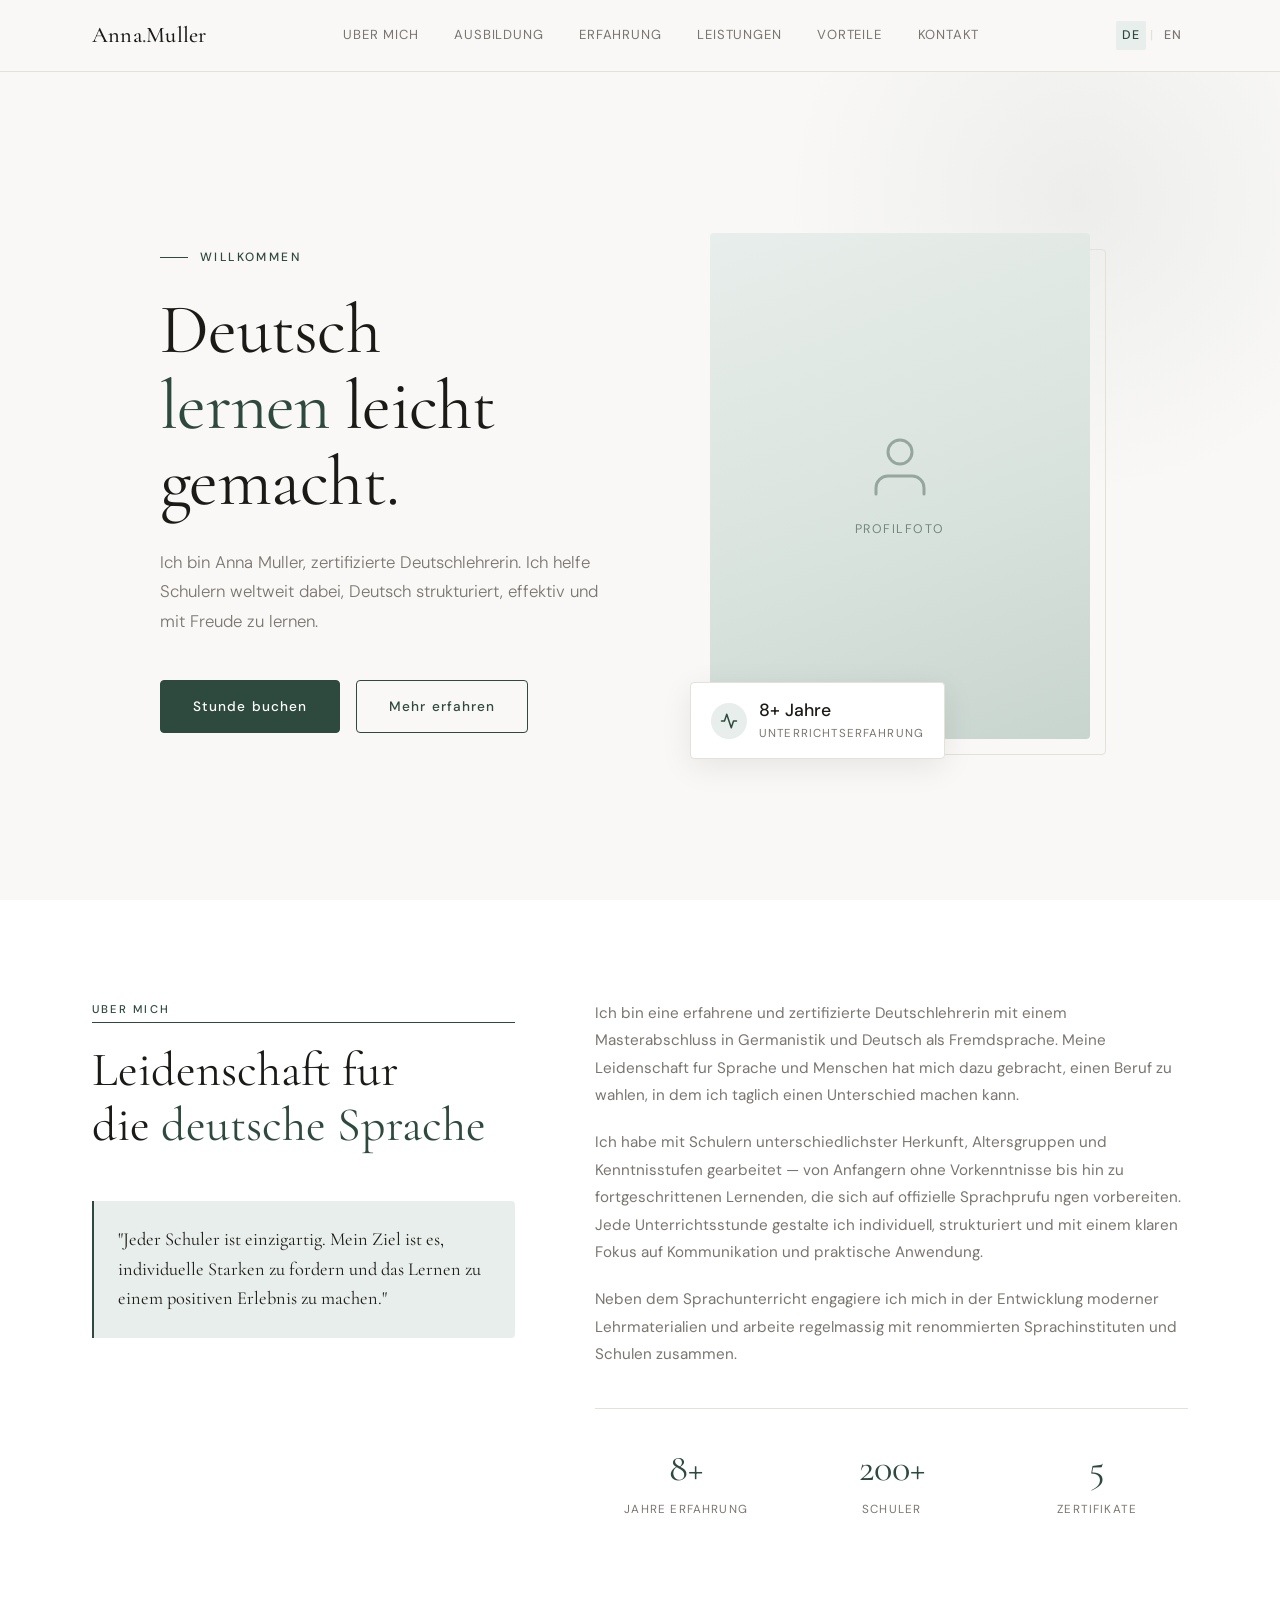
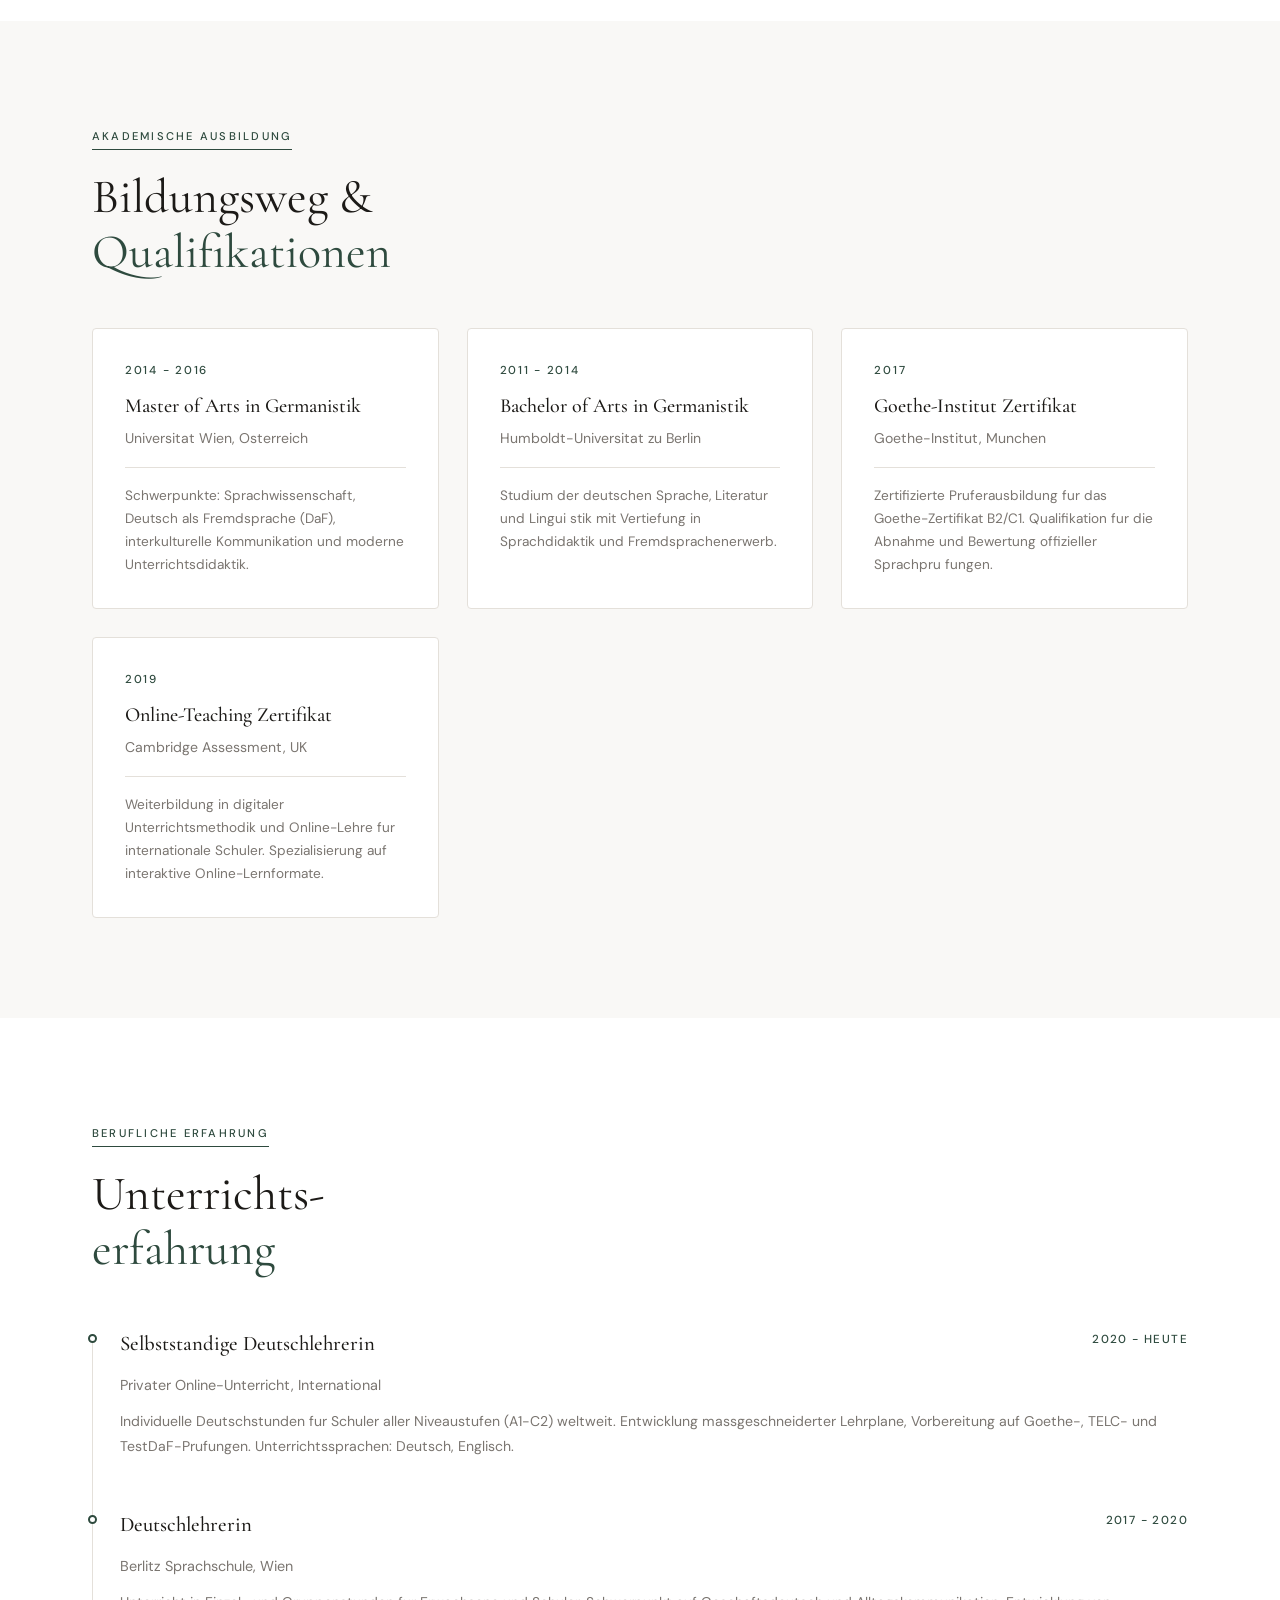
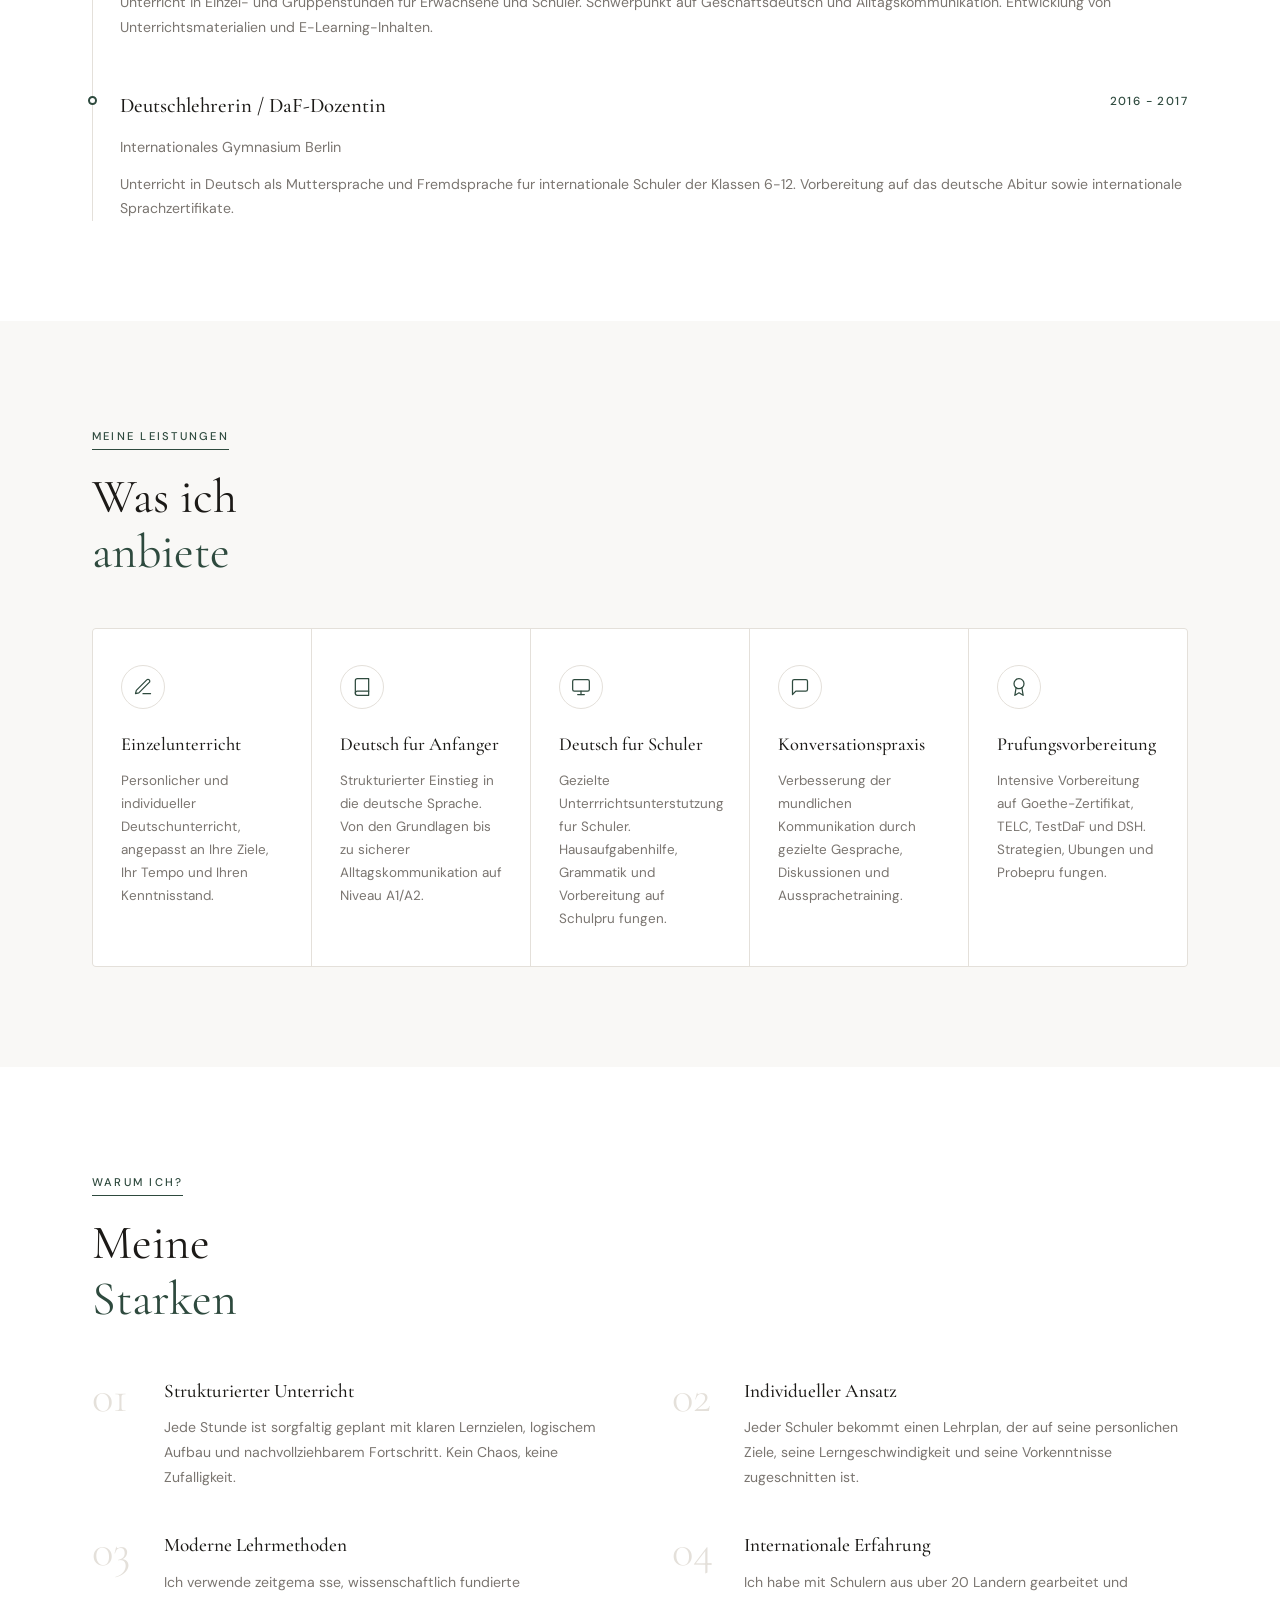
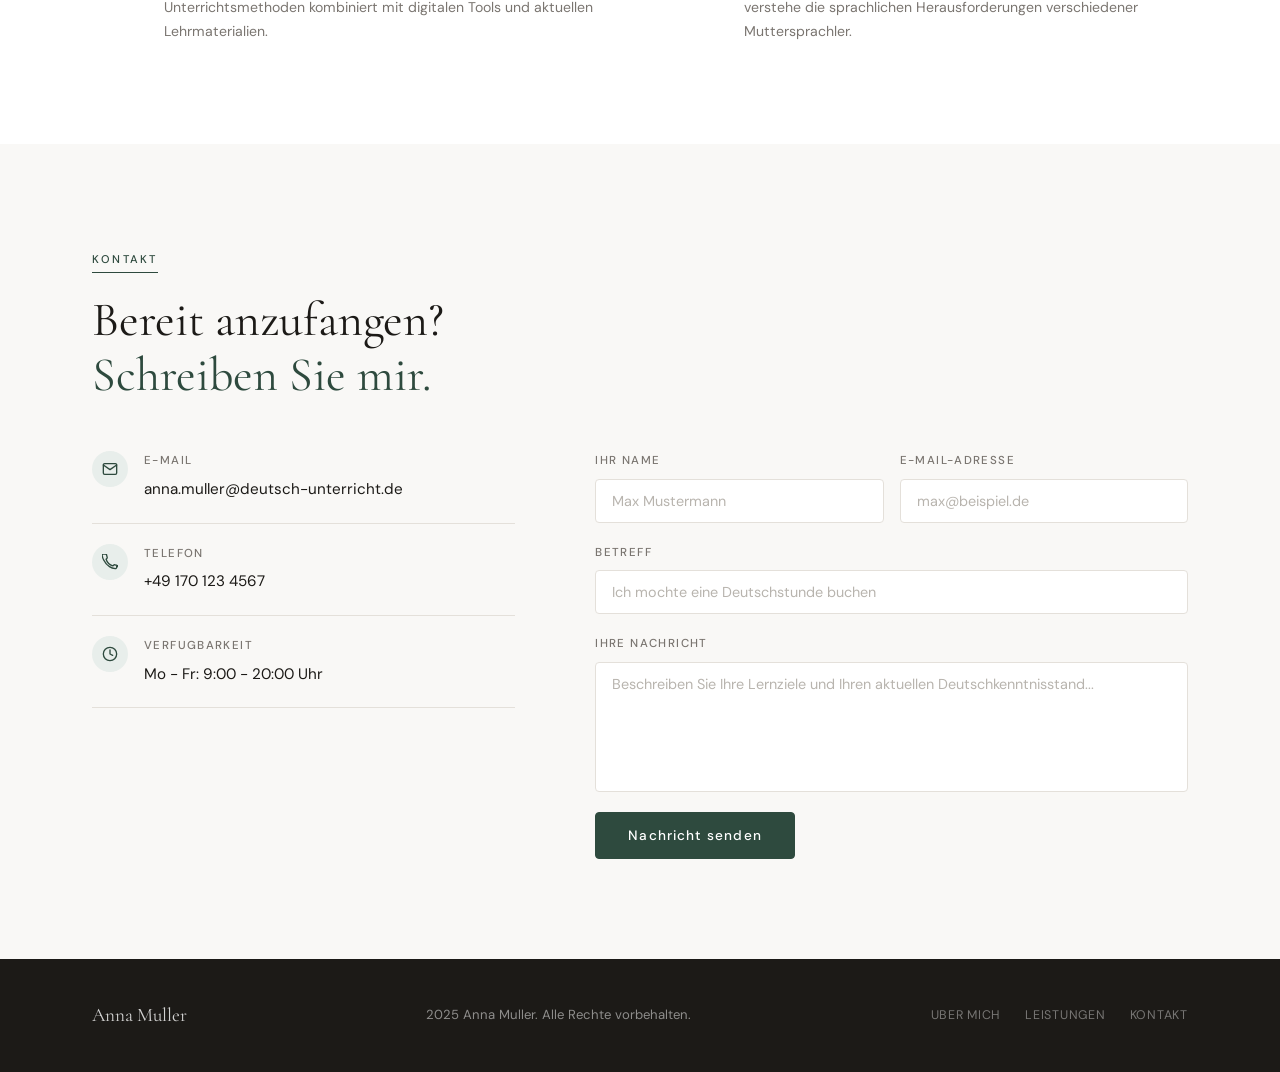
==== en.html @ 874a5180 "first commit without english" ====
<!doctype html>
<html lang="de">
  <head>
    <meta charset="UTF-8" />
    <meta name="viewport" content="width=device-width, initial-scale=1.0" />
    <title>Anna Müller – Deutschlehrerin</title>
    <meta
      name="description"
      content="Professionelle Deutschlehrerin mit Erfahrung in Einzel- und Gruppenunterricht. Deutsch lernen leicht gemacht – strukturiert, individuell und effektiv."
    />
    <link rel="alternate" hreflang="de" href="/index.html" />
    <link rel="alternate" hreflang="en" href="/en.html" />
    <link rel="preconnect" href="https://fonts.googleapis.com" />
    <link rel="preconnect" href="https://fonts.gstatic.com" crossorigin />
    <link
      href="https://fonts.googleapis.com/css2?family=Cormorant+Garamond:wght@300;400;500;600&family=DM+Sans:wght@300;400;500&display=swap"
      rel="stylesheet"
    />
    <link rel="stylesheet" href="style.css" />
  </head>
  <body>
    <!-- OVERLAY + MOBILE NAV -->
    <div class="nav-overlay" id="navOverlay"></div>
    <nav class="mobile-nav" id="mobileNav" aria-hidden="true">
      <a href="#ueber-mich">Uber mich</a>
      <a href="#ausbildung">Ausbildung</a>
      <a href="#erfahrung">Erfahrung</a>
      <a href="#leistungen">Leistungen</a>
      <a href="#vorteile">Vorteile</a>
      <a href="#kontakt">Kontakt</a>
      <div class="mobile-lang">
        <a href="/index.html" class="active">DE</a>
        <a href="/en.html">EN</a>
      </div>
    </nav>

    <!-- HEADER -->
    <header id="header">
      <div class="header-inner">
        <a href="#" class="logo">Anna<span>.</span>Muller</a>
        <nav>
          <a href="#ueber-mich">Uber mich</a>
          <a href="#ausbildung">Ausbildung</a>
          <a href="#erfahrung">Erfahrung</a>
          <a href="#leistungen">Leistungen</a>
          <a href="#vorteile">Vorteile</a>
          <a href="#kontakt">Kontakt</a>
        </nav>
        <div class="header-right">
          <div class="lang-switch">
            <a href="/index.html" class="active">DE</a>
            <span>|</span>
            <a href="/en.html">EN</a>
          </div>
          <button class="hamburger" id="hamburger" aria-label="Menu offnen">
            <span></span><span></span><span></span>
          </button>
        </div>
      </div>
    </header>

    <main>
      <!-- HERO -->
      <section id="hero">
        <div class="container">
          <div class="hero-grid">
            <div class="hero-content">
              <div class="hero-eyebrow reveal">Willkommen</div>
              <h1 class="hero-title reveal reveal-delay-1">
                Deutsch<br />
                <span>lernen</span> leicht<br />
                gemacht.
              </h1>
              <p class="hero-sub reveal reveal-delay-2">
                Ich bin Anna Muller, zertifizierte Deutschlehrerin. Ich helfe
                Schulern weltweit dabei, Deutsch strukturiert, effektiv und mit
                Freude zu lernen.
              </p>
              <div class="hero-cta reveal reveal-delay-3">
                <a href="#kontakt" class="btn">Stunde buchen</a>
                <a href="#ueber-mich" class="btn btn-outline">Mehr erfahren</a>
              </div>
            </div>
            <div class="hero-photo-wrap reveal reveal-delay-2">
              <div class="hero-photo-frame">
                <div class="hero-photo">
                  <div class="photo-placeholder">
                    <svg
                      viewBox="0 0 24 24"
                      fill="none"
                      stroke="currentColor"
                      stroke-width="1"
                      stroke-linecap="round"
                      stroke-linejoin="round"
                    >
                      <path d="M20 21v-2a4 4 0 0 0-4-4H8a4 4 0 0 0-4 4v2" />
                      <circle cx="12" cy="7" r="4" />
                    </svg>
                    <p>Profilfoto</p>
                  </div>
                </div>
                <div class="hero-badge">
                  <div class="hero-badge-icon">
                    <svg
                      viewBox="0 0 24 24"
                      fill="none"
                      stroke="currentColor"
                      stroke-width="2"
                      stroke-linecap="round"
                      stroke-linejoin="round"
                    >
                      <polyline points="22 12 18 12 15 21 9 3 6 12 2 12" />
                    </svg>
                  </div>
                  <div class="hero-badge-text">
                    <strong>8+ Jahre</strong>
                    <span>Unterrichtserfahrung</span>
                  </div>
                </div>
              </div>
            </div>
          </div>
        </div>
      </section>

      <!-- ABOUT -->
      <section id="ueber-mich" class="section section--alt">
        <div class="container">
          <div class="about-grid">
            <div class="about-left reveal">
              <span class="section-label">Uber mich</span>
              <h2 class="section-title">
                Leidenschaft fur<br />die <span>deutsche Sprache</span>
              </h2>
              <div class="about-philosophy">
                <p>
                  "Jeder Schuler ist einzigartig. Mein Ziel ist es, individuelle
                  Starken zu fordern und das Lernen zu einem positiven Erlebnis
                  zu machen."
                </p>
              </div>
            </div>
            <div class="about-right">
              <p class="reveal reveal-delay-1">
                Ich bin eine erfahrene und zertifizierte Deutschlehrerin mit
                einem Masterabschluss in Germanistik und Deutsch als
                Fremdsprache. Meine Leidenschaft fur Sprache und Menschen hat
                mich dazu gebracht, einen Beruf zu wahlen, in dem ich taglich
                einen Unterschied machen kann.
              </p>
              <p class="reveal reveal-delay-2">
                Ich habe mit Schulern unterschiedlichster Herkunft,
                Altersgruppen und Kenntnisstufen gearbeitet — von Anfangern ohne
                Vorkenntnisse bis hin zu fortgeschrittenen Lernenden, die sich
                auf offizielle Sprachprufu ngen vorbereiten. Jede
                Unterrichtsstunde gestalte ich individuell, strukturiert und mit
                einem klaren Fokus auf Kommunikation und praktische Anwendung.
              </p>
              <p class="reveal reveal-delay-3">
                Neben dem Sprachunterricht engagiere ich mich in der Entwicklung
                moderner Lehrmaterialien und arbeite regelmassig mit
                renommierten Sprachinstituten und Schulen zusammen.
              </p>
              <div class="about-stats reveal reveal-delay-4">
                <div class="stat">
                  <span class="stat-number">8+</span>
                  <span class="stat-label">Jahre Erfahrung</span>
                </div>
                <div class="stat">
                  <span class="stat-number">200+</span>
                  <span class="stat-label">Schuler</span>
                </div>
                <div class="stat">
                  <span class="stat-number">5</span>
                  <span class="stat-label">Zertifikate</span>
                </div>
              </div>
            </div>
          </div>
        </div>
      </section>

      <!-- EDUCATION -->
      <section id="ausbildung" class="section">
        <div class="container">
          <div class="reveal">
            <span class="section-label">Akademische Ausbildung</span>
            <h2 class="section-title">
              Bildungsweg &<br /><span>Qualifikationen</span>
            </h2>
          </div>
          <div class="edu-grid">
            <div class="edu-card reveal reveal-delay-1">
              <div class="edu-year">2014 - 2016</div>
              <div class="edu-degree">Master of Arts in Germanistik</div>
              <div class="edu-institution">Universitat Wien, Osterreich</div>
              <div class="edu-desc">
                Schwerpunkte: Sprachwissenschaft, Deutsch als Fremdsprache
                (DaF), interkulturelle Kommunikation und moderne
                Unterrichtsdidaktik.
              </div>
            </div>
            <div class="edu-card reveal reveal-delay-2">
              <div class="edu-year">2011 - 2014</div>
              <div class="edu-degree">Bachelor of Arts in Germanistik</div>
              <div class="edu-institution">Humboldt-Universitat zu Berlin</div>
              <div class="edu-desc">
                Studium der deutschen Sprache, Literatur und Lingui stik mit
                Vertiefung in Sprachdidaktik und Fremdsprachenerwerb.
              </div>
            </div>
            <div class="edu-card reveal reveal-delay-3">
              <div class="edu-year">2017</div>
              <div class="edu-degree">Goethe-Institut Zertifikat</div>
              <div class="edu-institution">Goethe-Institut, Munchen</div>
              <div class="edu-desc">
                Zertifizierte Pruferausbildung fur das Goethe-Zertifikat B2/C1.
                Qualifikation fur die Abnahme und Bewertung offizieller
                Sprachpru fungen.
              </div>
            </div>
            <div class="edu-card reveal reveal-delay-4">
              <div class="edu-year">2019</div>
              <div class="edu-degree">Online-Teaching Zertifikat</div>
              <div class="edu-institution">Cambridge Assessment, UK</div>
              <div class="edu-desc">
                Weiterbildung in digitaler Unterrichtsmethodik und Online-Lehre
                fur internationale Schuler. Spezialisierung auf interaktive
                Online-Lernformate.
              </div>
            </div>
          </div>
        </div>
      </section>

      <!-- EXPERIENCE -->
      <section id="erfahrung" class="section section--alt">
        <div class="container">
          <div class="reveal">
            <span class="section-label">Berufliche Erfahrung</span>
            <h2 class="section-title">
              Unterrichts-<br /><span>erfahrung</span>
            </h2>
          </div>
          <div class="exp-timeline">
            <div class="exp-item reveal">
              <div class="exp-header">
                <div class="exp-role">Selbststandige Deutschlehrerin</div>
                <div class="exp-period">2020 - Heute</div>
              </div>
              <div class="exp-org">
                Privater Online-Unterricht, International
              </div>
              <div class="exp-desc">
                Individuelle Deutschstunden fur Schuler aller Niveaustufen
                (A1-C2) weltweit. Entwicklung massgeschneiderter Lehrplane,
                Vorbereitung auf Goethe-, TELC- und TestDaF-Prufungen.
                Unterrichtssprachen: Deutsch, Englisch.
              </div>
            </div>
            <div class="exp-item reveal reveal-delay-1">
              <div class="exp-header">
                <div class="exp-role">Deutschlehrerin</div>
                <div class="exp-period">2017 - 2020</div>
              </div>
              <div class="exp-org">Berlitz Sprachschule, Wien</div>
              <div class="exp-desc">
                Unterricht in Einzel- und Gruppenstunden fur Erwachsene und
                Schuler. Schwerpunkt auf Geschaftsdeutsch und
                Alltagskommunikation. Entwicklung von Unterrichtsmaterialien und
                E-Learning-Inhalten.
              </div>
            </div>
            <div class="exp-item reveal reveal-delay-2">
              <div class="exp-header">
                <div class="exp-role">Deutschlehrerin / DaF-Dozentin</div>
                <div class="exp-period">2016 - 2017</div>
              </div>
              <div class="exp-org">Internationales Gymnasium Berlin</div>
              <div class="exp-desc">
                Unterricht in Deutsch als Muttersprache und Fremdsprache fur
                internationale Schuler der Klassen 6-12. Vorbereitung auf das
                deutsche Abitur sowie internationale Sprachzertifikate.
              </div>
            </div>
          </div>
        </div>
      </section>

      <!-- SERVICES -->
      <section id="leistungen" class="section">
        <div class="container">
          <div class="reveal">
            <span class="section-label">Meine Leistungen</span>
            <h2 class="section-title">Was ich<br /><span>anbiete</span></h2>
          </div>
          <div class="services-grid">
            <div class="service-card reveal">
              <div class="service-icon">
                <svg
                  viewBox="0 0 24 24"
                  fill="none"
                  stroke="currentColor"
                  stroke-width="1.5"
                  stroke-linecap="round"
                  stroke-linejoin="round"
                >
                  <path d="M12 20h9" />
                  <path
                    d="M16.5 3.5a2.121 2.121 0 013 3L7 19l-4 1 1-4L16.5 3.5z"
                  />
                </svg>
              </div>
              <div class="service-name">Einzelunterricht</div>
              <div class="service-desc">
                Personlicher und individueller Deutschunterricht, angepasst an
                Ihre Ziele, Ihr Tempo und Ihren Kenntnisstand.
              </div>
            </div>
            <div class="service-card reveal reveal-delay-1">
              <div class="service-icon">
                <svg
                  viewBox="0 0 24 24"
                  fill="none"
                  stroke="currentColor"
                  stroke-width="1.5"
                  stroke-linecap="round"
                  stroke-linejoin="round"
                >
                  <path d="M4 19.5A2.5 2.5 0 016.5 17H20" />
                  <path
                    d="M6.5 2H20v20H6.5A2.5 2.5 0 014 19.5v-15A2.5 2.5 0 016.5 2z"
                  />
                </svg>
              </div>
              <div class="service-name">Deutsch fur Anfanger</div>
              <div class="service-desc">
                Strukturierter Einstieg in die deutsche Sprache. Von den
                Grundlagen bis zu sicherer Alltagskommunikation auf Niveau
                A1/A2.
              </div>
            </div>
            <div class="service-card reveal reveal-delay-2">
              <div class="service-icon">
                <svg
                  viewBox="0 0 24 24"
                  fill="none"
                  stroke="currentColor"
                  stroke-width="1.5"
                  stroke-linecap="round"
                  stroke-linejoin="round"
                >
                  <rect x="2" y="3" width="20" height="14" rx="2" ry="2" />
                  <line x1="8" y1="21" x2="16" y2="21" />
                  <line x1="12" y1="17" x2="12" y2="21" />
                </svg>
              </div>
              <div class="service-name">Deutsch fur Schuler</div>
              <div class="service-desc">
                Gezielte Unterrrichtsunterstutzung fur Schuler.
                Hausaufgabenhilfe, Grammatik und Vorbereitung auf Schulpru
                fungen.
              </div>
            </div>
            <div class="service-card reveal reveal-delay-3">
              <div class="service-icon">
                <svg
                  viewBox="0 0 24 24"
                  fill="none"
                  stroke="currentColor"
                  stroke-width="1.5"
                  stroke-linecap="round"
                  stroke-linejoin="round"
                >
                  <path
                    d="M21 15a2 2 0 01-2 2H7l-4 4V5a2 2 0 012-2h14a2 2 0 012 2z"
                  />
                </svg>
              </div>
              <div class="service-name">Konversationspraxis</div>
              <div class="service-desc">
                Verbesserung der mundlichen Kommunikation durch gezielte
                Gesprache, Diskussionen und Aussprachetraining.
              </div>
            </div>
            <div class="service-card reveal reveal-delay-4">
              <div class="service-icon">
                <svg
                  viewBox="0 0 24 24"
                  fill="none"
                  stroke="currentColor"
                  stroke-width="1.5"
                  stroke-linecap="round"
                  stroke-linejoin="round"
                >
                  <circle cx="12" cy="8" r="6" />
                  <path d="M15.477 12.89L17 22l-5-3-5 3 1.523-9.11" />
                </svg>
              </div>
              <div class="service-name">Prufungsvorbereitung</div>
              <div class="service-desc">
                Intensive Vorbereitung auf Goethe-Zertifikat, TELC, TestDaF und
                DSH. Strategien, Ubungen und Probepru fungen.
              </div>
            </div>
          </div>
        </div>
      </section>

      <!-- ADVANTAGES -->
      <section id="vorteile" class="section section--alt">
        <div class="container">
          <div class="reveal">
            <span class="section-label">Warum ich?</span>
            <h2 class="section-title">Meine<br /><span>Starken</span></h2>
          </div>
          <div class="adv-grid">
            <div class="adv-item reveal">
              <div class="adv-number">01</div>
              <div class="adv-content">
                <div class="adv-title">Strukturierter Unterricht</div>
                <div class="adv-desc">
                  Jede Stunde ist sorgfaltig geplant mit klaren Lernzielen,
                  logischem Aufbau und nachvollziehbarem Fortschritt. Kein
                  Chaos, keine Zufalligkeit.
                </div>
              </div>
            </div>
            <div class="adv-item reveal reveal-delay-1">
              <div class="adv-number">02</div>
              <div class="adv-content">
                <div class="adv-title">Individueller Ansatz</div>
                <div class="adv-desc">
                  Jeder Schuler bekommt einen Lehrplan, der auf seine
                  personlichen Ziele, seine Lerngeschwindigkeit und seine
                  Vorkenntnisse zugeschnitten ist.
                </div>
              </div>
            </div>
            <div class="adv-item reveal reveal-delay-2">
              <div class="adv-number">03</div>
              <div class="adv-content">
                <div class="adv-title">Moderne Lehrmethoden</div>
                <div class="adv-desc">
                  Ich verwende zeitgema sse, wissenschaftlich fundierte
                  Unterrichtsmethoden kombiniert mit digitalen Tools und
                  aktuellen Lehrmaterialien.
                </div>
              </div>
            </div>
            <div class="adv-item reveal reveal-delay-3">
              <div class="adv-number">04</div>
              <div class="adv-content">
                <div class="adv-title">Internationale Erfahrung</div>
                <div class="adv-desc">
                  Ich habe mit Schulern aus uber 20 Landern gearbeitet und
                  verstehe die sprachlichen Herausforderungen verschiedener
                  Muttersprachler.
                </div>
              </div>
            </div>
          </div>
        </div>
      </section>

      <!-- CONTACT -->
      <section id="kontakt" class="section">
        <div class="container">
          <div class="reveal">
            <span class="section-label">Kontakt</span>
            <h2 class="section-title">
              Bereit anzufangen?<br /><span>Schreiben Sie mir.</span>
            </h2>
          </div>
          <div class="contact-grid">
            <div class="contact-info reveal">
              <div class="contact-item">
                <div class="contact-icon">
                  <svg
                    viewBox="0 0 24 24"
                    fill="none"
                    stroke="currentColor"
                    stroke-width="2"
                    stroke-linecap="round"
                    stroke-linejoin="round"
                  >
                    <path
                      d="M4 4h16c1.1 0 2 .9 2 2v12c0 1.1-.9 2-2 2H4c-1.1 0-2-.9-2-2V6c0-1.1.9-2 2-2z"
                    />
                    <polyline points="22,6 12,13 2,6" />
                  </svg>
                </div>
                <div class="contact-detail">
                  <strong>E-Mail</strong>
                  <a href="mailto:anna.muller@deutsch-unterricht.de"
                    >anna.muller@deutsch-unterricht.de</a
                  >
                </div>
              </div>
              <div class="contact-item">
                <div class="contact-icon">
                  <svg
                    viewBox="0 0 24 24"
                    fill="none"
                    stroke="currentColor"
                    stroke-width="2"
                    stroke-linecap="round"
                    stroke-linejoin="round"
                  >
                    <path
                      d="M22 16.92v3a2 2 0 01-2.18 2 19.79 19.79 0 01-8.63-3.07A19.5 19.5 0 013.07 9.81 19.79 19.79 0 01.1 1.2 2 2 0 012.08.01h3A2 2 0 017 1.72c.127.96.361 1.903.7 2.81a2 2 0 01-.45 2.11L6.1 7.77A16 16 0 0016.23 17.9l1.13-1.13a2 2 0 012.11-.45c.907.339 1.85.573 2.81.7a2 2 0 011.72 2.01z"
                    />
                  </svg>
                </div>
                <div class="contact-detail">
                  <strong>Telefon</strong>
                  <a href="tel:+491701234567">+49 170 123 4567</a>
                </div>
              </div>
              <div class="contact-item">
                <div class="contact-icon">
                  <svg
                    viewBox="0 0 24 24"
                    fill="none"
                    stroke="currentColor"
                    stroke-width="2"
                    stroke-linecap="round"
                    stroke-linejoin="round"
                  >
                    <circle cx="12" cy="12" r="10" />
                    <polyline points="12 6 12 12 16 14" />
                  </svg>
                </div>
                <div class="contact-detail">
                  <strong>Verfugbarkeit</strong>
                  <span>Mo - Fr: 9:00 - 20:00 Uhr</span>
                </div>
              </div>
            </div>
            <form
              class="contact-form reveal reveal-delay-1"
              onsubmit="handleSubmit(event)"
            >
              <div class="form-row">
                <div class="form-group">
                  <label for="name">Ihr Name</label>
                  <input
                    type="text"
                    id="name"
                    name="name"
                    placeholder="Max Mustermann"
                    required
                  />
                </div>
                <div class="form-group">
                  <label for="email">E-Mail-Adresse</label>
                  <input
                    type="email"
                    id="email"
                    name="email"
                    placeholder="max@beispiel.de"
                    required
                  />
                </div>
              </div>
              <div class="form-group">
                <label for="subject">Betreff</label>
                <input
                  type="text"
                  id="subject"
                  name="subject"
                  placeholder="Ich mochte eine Deutschstunde buchen"
                />
              </div>
              <div class="form-group">
                <label for="message">Ihre Nachricht</label>
                <textarea
                  id="message"
                  name="message"
                  placeholder="Beschreiben Sie Ihre Lernziele und Ihren aktuellen Deutschkenntnisstand..."
                ></textarea>
              </div>
              <div class="form-submit">
                <button type="submit" class="btn">Nachricht senden</button>
              </div>
            </form>
          </div>
        </div>
      </section>
    </main>

    <!-- FOOTER -->
    <footer>
      <div class="footer-inner">
        <a href="#" class="footer-logo">Anna Muller</a>
        <p>2025 Anna Muller. Alle Rechte vorbehalten.</p>
        <div class="footer-links">
          <a href="#ueber-mich">Uber mich</a>
          <a href="#leistungen">Leistungen</a>
          <a href="#kontakt">Kontakt</a>
        </div>
      </div>
    </footer>
    <script src="script.js"></script>
  </body>
</html>
---- style.css ----
*,
*::before,
*::after {
  box-sizing: border-box;
  margin: 0;
  padding: 0;
}

:root {
  --clr-bg: #f9f8f6;
  --clr-surface: #ffffff;
  --clr-border: #e4e0da;
  --clr-text: #1c1a17;
  --clr-muted: #7a7570;
  --clr-accent: #2e4a3e;
  --clr-accent-lt: #e8eeeb;
  --clr-hover: #243d33;
  --ff-display: "Cormorant Garamond", Georgia, serif;
  --ff-body: "DM Sans", sans-serif;
  --radius: 4px;
  --transition: 0.3s ease;
  --max-w: 1160px;
  --header-h: 72px;
}

html {
  scroll-behavior: smooth;
  font-size: 16px;
}

body {
  font-family: var(--ff-body);
  background: var(--clr-bg);
  color: var(--clr-text);
  line-height: 1.7;
  overflow-x: hidden;
}

/* ── SCROLLBAR ── */
::-webkit-scrollbar {
  width: 5px;
}
::-webkit-scrollbar-track {
  background: var(--clr-bg);
}
::-webkit-scrollbar-thumb {
  background: var(--clr-border);
  border-radius: 10px;
}

/* ── SELECTION ── */
::selection {
  background: var(--clr-accent-lt);
  color: var(--clr-accent);
}

/* ── UTILITY ── */
.container {
  max-width: var(--max-w);
  margin: 0 auto;
  padding: 0 32px;
}
.section {
  padding: 100px 0;
}
.section--alt {
  background: var(--clr-surface);
}

.section-label {
  display: inline-block;
  font-family: var(--ff-body);
  font-size: 0.7rem;
  font-weight: 500;
  letter-spacing: 0.2em;
  text-transform: uppercase;
  color: var(--clr-accent);
  border-bottom: 1px solid var(--clr-accent);
  padding-bottom: 3px;
  margin-bottom: 20px;
}

.section-title {
  font-family: var(--ff-display);
  font-size: clamp(2rem, 4vw, 3rem);
  font-weight: 400;
  line-height: 1.15;
  color: var(--clr-text);
  margin-bottom: 48px;
}

.section-title span {
  color: var(--clr-accent);
}

.divider {
  width: 40px;
  height: 1px;
  background: var(--clr-accent);
  margin: 20px 0 40px;
}

/* ── BUTTON ── */
.btn {
  display: inline-flex;
  align-items: center;
  gap: 10px;
  padding: 14px 32px;
  border: 1px solid var(--clr-accent);
  background: var(--clr-accent);
  color: #fff;
  font-family: var(--ff-body);
  font-size: 0.85rem;
  font-weight: 500;
  letter-spacing: 0.08em;
  text-decoration: none;
  cursor: pointer;
  transition:
    background var(--transition),
    color var(--transition),
    border-color var(--transition);
  border-radius: var(--radius);
}
.btn:hover {
  background: var(--clr-hover);
  border-color: var(--clr-hover);
}

.btn-outline {
  background: transparent;
  color: var(--clr-accent);
}
.btn-outline:hover {
  background: var(--clr-accent);
  color: #fff;
}

/* ── HEADER ── */
header {
  position: fixed;
  top: 0;
  left: 0;
  right: 0;
  height: var(--header-h);
  background: rgba(249, 248, 246, 0.94);
  backdrop-filter: blur(12px);
  -webkit-backdrop-filter: blur(12px);
  border-bottom: 1px solid var(--clr-border);
  z-index: 1000;
  transition: box-shadow var(--transition);
}
header.scrolled {
  box-shadow: 0 2px 20px rgba(0, 0, 0, 0.06);
}

.header-inner {
  max-width: var(--max-w);
  margin: 0 auto;
  padding: 0 32px;
  height: 100%;
  display: flex;
  align-items: center;
  justify-content: space-between;
}

.logo {
  font-family: var(--ff-display);
  font-size: 1.4rem;
  font-weight: 500;
  color: var(--clr-text);
  text-decoration: none;
  letter-spacing: 0.01em;
}
.logo span {
  color: var(--clr-accent);
}

nav {
  display: flex;
  align-items: center;
  gap: 36px;
}

nav a {
  font-size: 0.82rem;
  font-weight: 400;
  letter-spacing: 0.06em;
  color: var(--clr-muted);
  text-decoration: none;
  text-transform: uppercase;
  transition: color var(--transition);
  position: relative;
}
nav a::after {
  content: "";
  position: absolute;
  bottom: -3px;
  left: 0;
  width: 0;
  height: 1px;
  background: var(--clr-accent);
  transition: width var(--transition);
}
nav a:hover {
  color: var(--clr-accent);
}
nav a:hover::after {
  width: 100%;
}

/* Language switcher */
.lang-switch {
  display: flex;
  align-items: center;
  gap: 4px;
  font-size: 0.78rem;
  font-weight: 500;
  letter-spacing: 0.08em;
}
.lang-switch a {
  color: var(--clr-muted);
  text-decoration: none;
  padding: 4px 6px;
  border-radius: 2px;
  transition:
    color var(--transition),
    background var(--transition);
  text-transform: uppercase;
}
.lang-switch a.active {
  color: var(--clr-accent);
  background: var(--clr-accent-lt);
}
.lang-switch a:hover:not(.active) {
  color: var(--clr-accent);
}
.lang-switch span {
  color: var(--clr-border);
}

.header-right {
  display: flex;
  align-items: center;
  gap: 32px;
}

/* Hamburger */
.hamburger {
  display: none;
  flex-direction: column;
  gap: 5px;
  cursor: pointer;
  padding: 4px;
  background: none;
  border: none;
}
.hamburger span {
  display: block;
  width: 24px;
  height: 1.5px;
  background: var(--clr-text);
  transition:
    transform 0.35s ease,
    opacity 0.35s ease;
  transform-origin: center;
}
.hamburger.open span:nth-child(1) {
  transform: translateY(6.5px) rotate(45deg);
}
.hamburger.open span:nth-child(2) {
  opacity: 0;
  transform: scaleX(0);
}
.hamburger.open span:nth-child(3) {
  transform: translateY(-6.5px) rotate(-45deg);
}

/* Mobile nav overlay */
.nav-overlay {
  display: none;
  position: fixed;
  inset: 0;
  background: rgba(28, 26, 23, 0.4);
  z-index: 998;
  opacity: 0;
  transition: opacity 0.35s ease;
}
.nav-overlay.visible {
  opacity: 1;
}

.mobile-nav {
  position: fixed;
  top: 0;
  right: 0;
  width: min(340px, 88vw);
  height: 100vh;
  background: var(--clr-surface);
  z-index: 999;
  transform: translateX(100%);
  transition: transform 0.4s cubic-bezier(0.4, 0, 0.2, 1);
  display: flex;
  flex-direction: column;
  padding: 80px 40px 40px;
  border-left: 1px solid var(--clr-border);
}
.mobile-nav.open {
  transform: translateX(0);
}

.mobile-nav a {
  font-family: var(--ff-display);
  font-size: 1.6rem;
  font-weight: 400;
  color: var(--clr-text);
  text-decoration: none;
  padding: 14px 0;
  border-bottom: 1px solid var(--clr-border);
  transition:
    color var(--transition),
    padding-left var(--transition);
}
.mobile-nav a:hover {
  color: var(--clr-accent);
  padding-left: 8px;
}

.mobile-nav .mobile-lang {
  margin-top: 32px;
  display: flex;
  gap: 12px;
}
.mobile-nav .mobile-lang a {
  font-family: var(--ff-body);
  font-size: 0.82rem;
  letter-spacing: 0.1em;
  border: 1px solid var(--clr-border);
  padding: 6px 16px;
  border-radius: var(--radius);
  color: var(--clr-muted);
  text-decoration: none;
  transition: all var(--transition);
}
.mobile-nav .mobile-lang a.active {
  border-color: var(--clr-accent);
  color: var(--clr-accent);
  background: var(--clr-accent-lt);
}

/* ── HERO ── */
#hero {
  min-height: 100vh;
  display: flex;
  align-items: center;
  padding-top: var(--header-h);
  position: relative;
  overflow: hidden;
}

#hero::before {
  content: "";
  position: absolute;
  top: -100px;
  right: -100px;
  width: 600px;
  height: 600px;
  background: radial-gradient(
    circle,
    rgba(46, 74, 62, 0.06) 0%,
    transparent 70%
  );
  pointer-events: none;
}

.hero-grid {
  display: grid;
  grid-template-columns: 1fr 1fr;
  gap: 80px;
  align-items: center;
  padding: 60px 0;
}

.hero-eyebrow {
  display: inline-flex;
  align-items: center;
  gap: 12px;
  font-size: 0.75rem;
  font-weight: 500;
  letter-spacing: 0.2em;
  text-transform: uppercase;
  color: var(--clr-accent);
  margin-bottom: 24px;
}
.hero-eyebrow::before {
  content: "";
  display: block;
  width: 28px;
  height: 1px;
  background: var(--clr-accent);
}

.hero-title {
  font-family: var(--ff-display);
  font-size: clamp(2.8rem, 5.5vw, 4.8rem);
  font-weight: 400;
  line-height: 1.08;
  color: var(--clr-text);
  margin-bottom: 28px;
  letter-spacing: -0.01em;
}
.hero-title span {
  color: var(--clr-accent);
}

.hero-sub {
  font-size: 1.05rem;
  font-weight: 300;
  color: var(--clr-muted);
  line-height: 1.75;
  max-width: 440px;
  margin-bottom: 44px;
}

.hero-cta {
  display: flex;
  gap: 16px;
  flex-wrap: wrap;
}

.hero-photo-wrap {
  position: relative;
  display: flex;
  justify-content: center;
}

.hero-photo-frame {
  position: relative;
  width: min(380px, 100%);
  aspect-ratio: 3 / 4;
}

.hero-photo-frame::before {
  content: "";
  position: absolute;
  top: 16px;
  left: 16px;
  right: -16px;
  bottom: -16px;
  border: 1px solid var(--clr-border);
  border-radius: var(--radius);
  z-index: 0;
}

.hero-photo {
  position: relative;
  z-index: 1;
  width: 100%;
  height: 100%;
  object-fit: cover;
  border-radius: var(--radius);
  background: linear-gradient(
    135deg,
    var(--clr-accent-lt) 0%,
    var(--clr-border) 100%
  );
  display: flex;
  align-items: center;
  justify-content: center;
  overflow: hidden;
}

.photo-placeholder {
  width: 100%;
  height: 100%;
  background: linear-gradient(160deg, #e8eeeb 0%, #d8e2dc 60%, #c8d4ce 100%);
  display: flex;
  flex-direction: column;
  align-items: center;
  justify-content: center;
  gap: 16px;
}

.photo-placeholder svg {
  width: 72px;
  height: 72px;
  opacity: 0.4;
  color: var(--clr-accent);
}

.photo-placeholder p {
  font-size: 0.78rem;
  letter-spacing: 0.12em;
  text-transform: uppercase;
  color: var(--clr-accent);
  opacity: 0.6;
}

.hero-badge {
  position: absolute;
  bottom: -20px;
  left: -20px;
  z-index: 2;
  background: var(--clr-surface);
  border: 1px solid var(--clr-border);
  border-radius: var(--radius);
  padding: 16px 20px;
  display: flex;
  align-items: center;
  gap: 12px;
  box-shadow: 0 8px 32px rgba(0, 0, 0, 0.08);
}

.hero-badge-icon {
  width: 36px;
  height: 36px;
  background: var(--clr-accent-lt);
  border-radius: 50%;
  display: flex;
  align-items: center;
  justify-content: center;
  flex-shrink: 0;
}

.hero-badge-icon svg {
  width: 18px;
  height: 18px;
  color: var(--clr-accent);
}

.hero-badge-text {
  line-height: 1.3;
}
.hero-badge-text strong {
  font-size: 1.1rem;
  font-weight: 500;
  color: var(--clr-text);
  display: block;
}
.hero-badge-text span {
  font-size: 0.72rem;
  color: var(--clr-muted);
  text-transform: uppercase;
  letter-spacing: 0.1em;
}

/* ── ABOUT ── */
.about-grid {
  display: grid;
  grid-template-columns: 1fr 1.4fr;
  gap: 80px;
  align-items: start;
}

.about-left .section-label {
  display: block;
}

.about-philosophy {
  margin-top: 32px;
  padding: 24px;
  border-left: 2px solid var(--clr-accent);
  background: var(--clr-accent-lt);
  border-radius: 0 var(--radius) var(--radius) 0;
}

.about-philosophy p {
  font-family: var(--ff-display);
  font-size: 1.15rem;
  font-weight: 400;
  color: var(--clr-text);
  line-height: 1.6;
}

.about-right p {
  font-size: 0.95rem;
  color: var(--clr-muted);
  margin-bottom: 20px;
  line-height: 1.8;
}

.about-stats {
  display: grid;
  grid-template-columns: repeat(3, 1fr);
  gap: 24px;
  margin-top: 40px;
  padding-top: 40px;
  border-top: 1px solid var(--clr-border);
}

.stat {
  text-align: center;
}
.stat-number {
  font-family: var(--ff-display);
  font-size: 2.4rem;
  font-weight: 400;
  color: var(--clr-accent);
  line-height: 1;
  display: block;
  margin-bottom: 6px;
}
.stat-label {
  font-size: 0.73rem;
  color: var(--clr-muted);
  letter-spacing: 0.1em;
  text-transform: uppercase;
}

/* ── EDUCATION ── */
.edu-grid {
  display: grid;
  grid-template-columns: repeat(auto-fit, minmax(280px, 1fr));
  gap: 28px;
}

.edu-card {
  background: var(--clr-surface);
  border: 1px solid var(--clr-border);
  border-radius: var(--radius);
  padding: 32px;
  transition:
    border-color var(--transition),
    transform var(--transition),
    box-shadow var(--transition);
}
.edu-card:hover {
  border-color: var(--clr-accent);
  transform: translateY(-4px);
  box-shadow: 0 12px 40px rgba(46, 74, 62, 0.1);
}

.edu-year {
  font-size: 0.72rem;
  letter-spacing: 0.15em;
  text-transform: uppercase;
  color: var(--clr-accent);
  font-weight: 500;
  margin-bottom: 12px;
}

.edu-degree {
  font-family: var(--ff-display);
  font-size: 1.25rem;
  font-weight: 500;
  color: var(--clr-text);
  margin-bottom: 8px;
  line-height: 1.3;
}

.edu-institution {
  font-size: 0.88rem;
  color: var(--clr-muted);
  margin-bottom: 16px;
}

.edu-desc {
  font-size: 0.85rem;
  color: var(--clr-muted);
  line-height: 1.7;
  border-top: 1px solid var(--clr-border);
  padding-top: 16px;
}

/* ── EXPERIENCE ── */
.exp-timeline {
  position: relative;
  padding-left: 28px;
}

.exp-timeline::before {
  content: "";
  position: absolute;
  left: 0;
  top: 8px;
  bottom: 0;
  width: 1px;
  background: var(--clr-border);
}

.exp-item {
  position: relative;
  padding-bottom: 48px;
}
.exp-item:last-child {
  padding-bottom: 0;
}

.exp-item::before {
  content: "";
  position: absolute;
  left: -32px;
  top: 8px;
  width: 9px;
  height: 9px;
  border-radius: 50%;
  background: var(--clr-surface);
  border: 2px solid var(--clr-accent);
}

.exp-header {
  display: flex;
  justify-content: space-between;
  align-items: flex-start;
  gap: 20px;
  margin-bottom: 12px;
  flex-wrap: wrap;
}

.exp-role {
  font-family: var(--ff-display);
  font-size: 1.3rem;
  font-weight: 500;
  color: var(--clr-text);
}

.exp-period {
  font-size: 0.73rem;
  letter-spacing: 0.12em;
  text-transform: uppercase;
  color: var(--clr-accent);
  font-weight: 500;
  white-space: nowrap;
  padding-top: 4px;
}

.exp-org {
  font-size: 0.9rem;
  color: var(--clr-muted);
  margin-bottom: 12px;
}

.exp-desc {
  font-size: 0.88rem;
  color: var(--clr-muted);
  line-height: 1.75;
}

/* ── SERVICES ── */
.services-grid {
  display: grid;
  grid-template-columns: repeat(auto-fit, minmax(200px, 1fr));
  gap: 1px;
  background: var(--clr-border);
  border: 1px solid var(--clr-border);
  border-radius: var(--radius);
  overflow: hidden;
}

.service-card {
  background: var(--clr-surface);
  padding: 36px 28px;
  transition: background var(--transition);
  cursor: default;
}
.service-card:hover {
  background: var(--clr-accent-lt);
}

.service-icon {
  width: 44px;
  height: 44px;
  border: 1px solid var(--clr-border);
  border-radius: 50%;
  display: flex;
  align-items: center;
  justify-content: center;
  margin-bottom: 20px;
  transition:
    border-color var(--transition),
    background var(--transition);
}
.service-card:hover .service-icon {
  border-color: var(--clr-accent);
  background: var(--clr-surface);
}

.service-icon svg {
  width: 20px;
  height: 20px;
  color: var(--clr-accent);
}

.service-name {
  font-family: var(--ff-display);
  font-size: 1.15rem;
  font-weight: 500;
  color: var(--clr-text);
  margin-bottom: 10px;
}

.service-desc {
  font-size: 0.84rem;
  color: var(--clr-muted);
  line-height: 1.7;
}

/* ── ADVANTAGES ── */
.adv-grid {
  display: grid;
  grid-template-columns: repeat(2, 1fr);
  gap: 40px 64px;
}

.adv-item {
  display: flex;
  gap: 20px;
  align-items: flex-start;
}

.adv-number {
  font-family: var(--ff-display);
  font-size: 2.8rem;
  font-weight: 300;
  color: var(--clr-border);
  line-height: 1;
  flex-shrink: 0;
  min-width: 52px;
  transition: color var(--transition);
}
.adv-item:hover .adv-number {
  color: var(--clr-accent);
}

.adv-content {
}

.adv-title {
  font-family: var(--ff-display);
  font-size: 1.2rem;
  font-weight: 500;
  color: var(--clr-text);
  margin-bottom: 8px;
}

.adv-desc {
  font-size: 0.88rem;
  color: var(--clr-muted);
  line-height: 1.75;
}

/* ── CONTACT ── */
.contact-grid {
  display: grid;
  grid-template-columns: 1fr 1.4fr;
  gap: 80px;
  align-items: start;
}

.contact-info {
}

.contact-item {
  display: flex;
  gap: 16px;
  align-items: flex-start;
  padding: 20px 0;
  border-bottom: 1px solid var(--clr-border);
}
.contact-item:first-child {
  padding-top: 0;
}

.contact-icon {
  width: 36px;
  height: 36px;
  background: var(--clr-accent-lt);
  border-radius: 50%;
  display: flex;
  align-items: center;
  justify-content: center;
  flex-shrink: 0;
}
.contact-icon svg {
  width: 16px;
  height: 16px;
  color: var(--clr-accent);
}

.contact-detail {
}
.contact-detail strong {
  display: block;
  font-size: 0.72rem;
  letter-spacing: 0.12em;
  text-transform: uppercase;
  color: var(--clr-muted);
  margin-bottom: 4px;
  font-weight: 500;
}
.contact-detail a,
.contact-detail span {
  font-size: 0.95rem;
  color: var(--clr-text);
  text-decoration: none;
  transition: color var(--transition);
}
.contact-detail a:hover {
  color: var(--clr-accent);
}

/* Form */
.contact-form {
  display: flex;
  flex-direction: column;
  gap: 20px;
}

.form-row {
  display: grid;
  grid-template-columns: 1fr 1fr;
  gap: 16px;
}

.form-group {
  display: flex;
  flex-direction: column;
  gap: 8px;
}

.form-group label {
  font-size: 0.72rem;
  letter-spacing: 0.12em;
  text-transform: uppercase;
  color: var(--clr-muted);
  font-weight: 500;
}

.form-group input,
.form-group textarea,
.form-group select {
  font-family: var(--ff-body);
  font-size: 0.9rem;
  color: var(--clr-text);
  background: var(--clr-surface);
  border: 1px solid var(--clr-border);
  border-radius: var(--radius);
  padding: 12px 16px;
  transition:
    border-color var(--transition),
    box-shadow var(--transition);
  outline: none;
  width: 100%;
  resize: none;
}

.form-group input::placeholder,
.form-group textarea::placeholder {
  color: #b8b4ae;
}

.form-group input:focus,
.form-group textarea:focus {
  border-color: var(--clr-accent);
  box-shadow: 0 0 0 3px rgba(46, 74, 62, 0.08);
}

.form-group textarea {
  min-height: 130px;
}

.form-submit {
  align-self: flex-start;
}

/* ── FOOTER ── */
footer {
  background: var(--clr-text);
  color: rgba(255, 255, 255, 0.5);
  padding: 40px 0;
  text-align: center;
}

footer .footer-inner {
  max-width: var(--max-w);
  margin: 0 auto;
  padding: 0 32px;
  display: flex;
  align-items: center;
  justify-content: space-between;
  gap: 20px;
  flex-wrap: wrap;
}

footer .footer-logo {
  font-family: var(--ff-display);
  font-size: 1.2rem;
  color: rgba(255, 255, 255, 0.8);
  text-decoration: none;
}

footer p {
  font-size: 0.82rem;
}

footer .footer-links {
  display: flex;
  gap: 24px;
}
footer .footer-links a {
  font-size: 0.78rem;
  color: rgba(255, 255, 255, 0.4);
  text-decoration: none;
  letter-spacing: 0.06em;
  text-transform: uppercase;
  transition: color var(--transition);
}
footer .footer-links a:hover {
  color: rgba(255, 255, 255, 0.8);
}

/* ── SCROLL ANIMATIONS ── */
.reveal {
  opacity: 0;
  transform: translateY(28px);
  transition:
    opacity 0.7s ease,
    transform 0.7s ease;
}
.reveal.visible {
  opacity: 1;
  transform: translateY(0);
}
.reveal-delay-1 {
  transition-delay: 0.1s;
}
.reveal-delay-2 {
  transition-delay: 0.2s;
}
.reveal-delay-3 {
  transition-delay: 0.3s;
}
.reveal-delay-4 {
  transition-delay: 0.4s;
}

/* ── RESPONSIVE ── */
@media (max-width: 1024px) {
  .hero-grid {
    grid-template-columns: 1fr;
    gap: 60px;
  }
  .hero-photo-wrap {
    order: -1;
  }
  .hero-photo-frame {
    width: min(320px, 80%);
    aspect-ratio: 3/3.5;
    margin: 0 auto;
  }
  .about-grid {
    grid-template-columns: 1fr;
    gap: 48px;
  }
  .contact-grid {
    grid-template-columns: 1fr;
    gap: 48px;
  }
  .adv-grid {
    gap: 32px 40px;
  }
}

@media (max-width: 768px) {
  .section {
    padding: 72px 0;
  }
  .container {
    padding: 0 20px;
  }
  .header-inner {
    padding: 0 20px;
  }

  nav {
    display: none;
  }
  .hamburger {
    display: flex;
  }

  .hero-title {
    font-size: clamp(2.2rem, 8vw, 3.5rem);
  }
  .hero-sub {
    font-size: 0.95rem;
  }
  .form-row {
    grid-template-columns: 1fr;
  }
  .adv-grid {
    grid-template-columns: 1fr;
  }
  .about-stats {
    grid-template-columns: repeat(3, 1fr);
    gap: 16px;
  }
  .services-grid {
    grid-template-columns: 1fr;
  }
  footer .footer-inner {
    flex-direction: column;
    text-align: center;
  }
  footer .footer-links {
    justify-content: center;
  }
  .hero-badge {
    left: 0;
    bottom: -16px;
  }
}

@media (max-width: 480px) {
  .hero-cta {
    flex-direction: column;
  }
  .hero-cta .btn {
    justify-content: center;
  }
  .about-stats {
    grid-template-columns: 1fr;
    gap: 24px;
  }
}
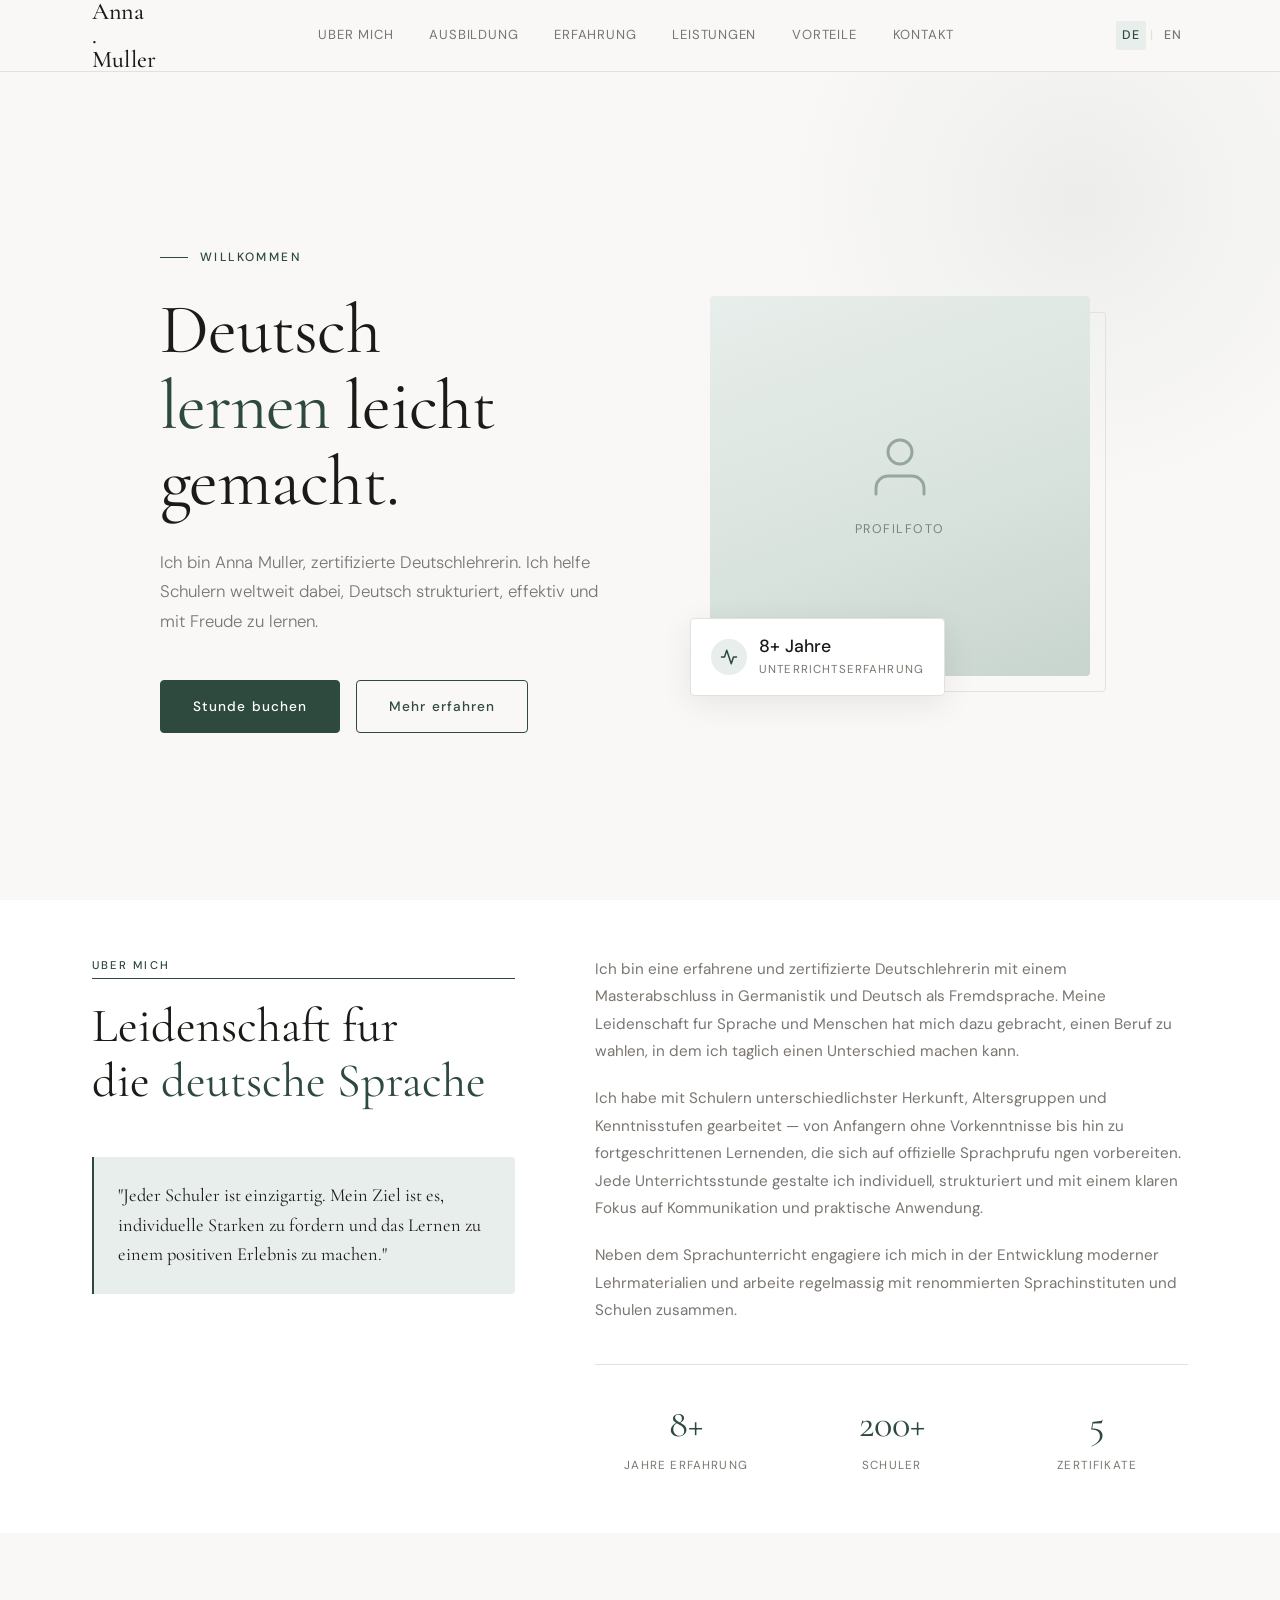
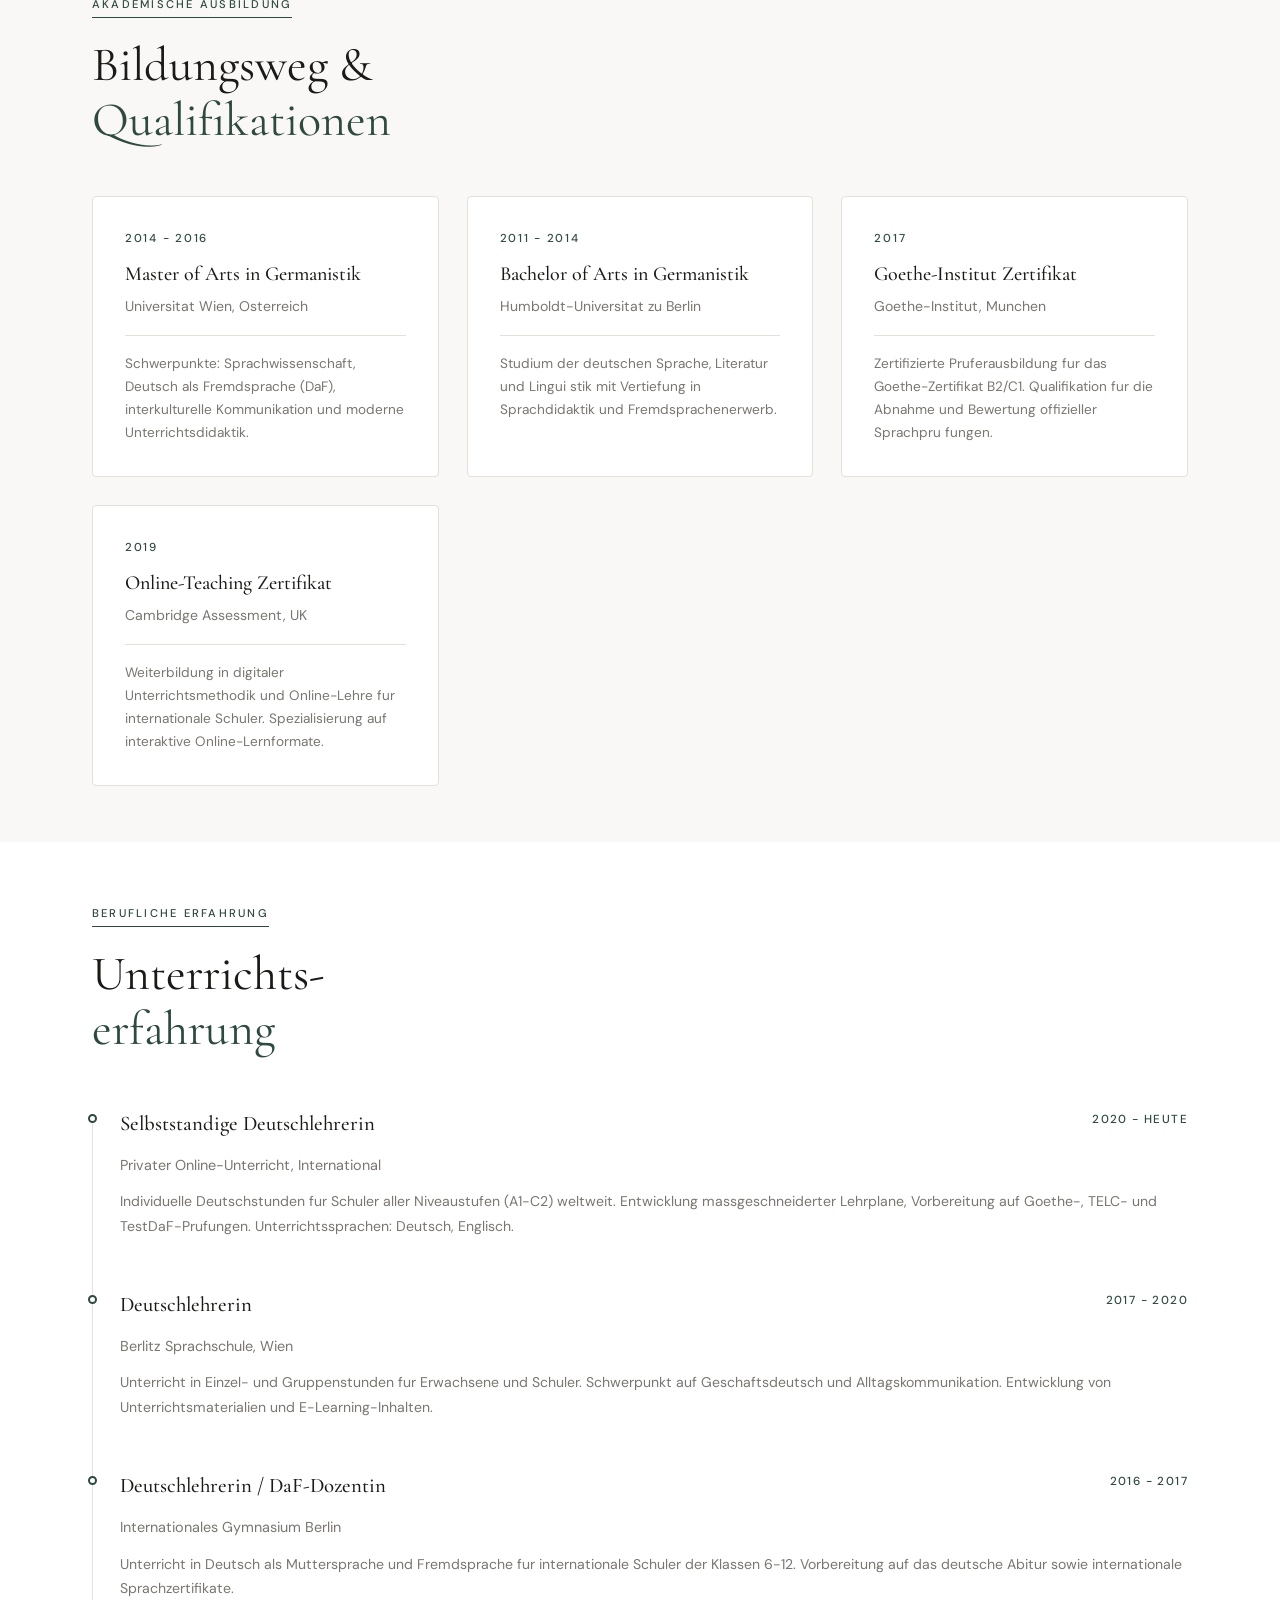
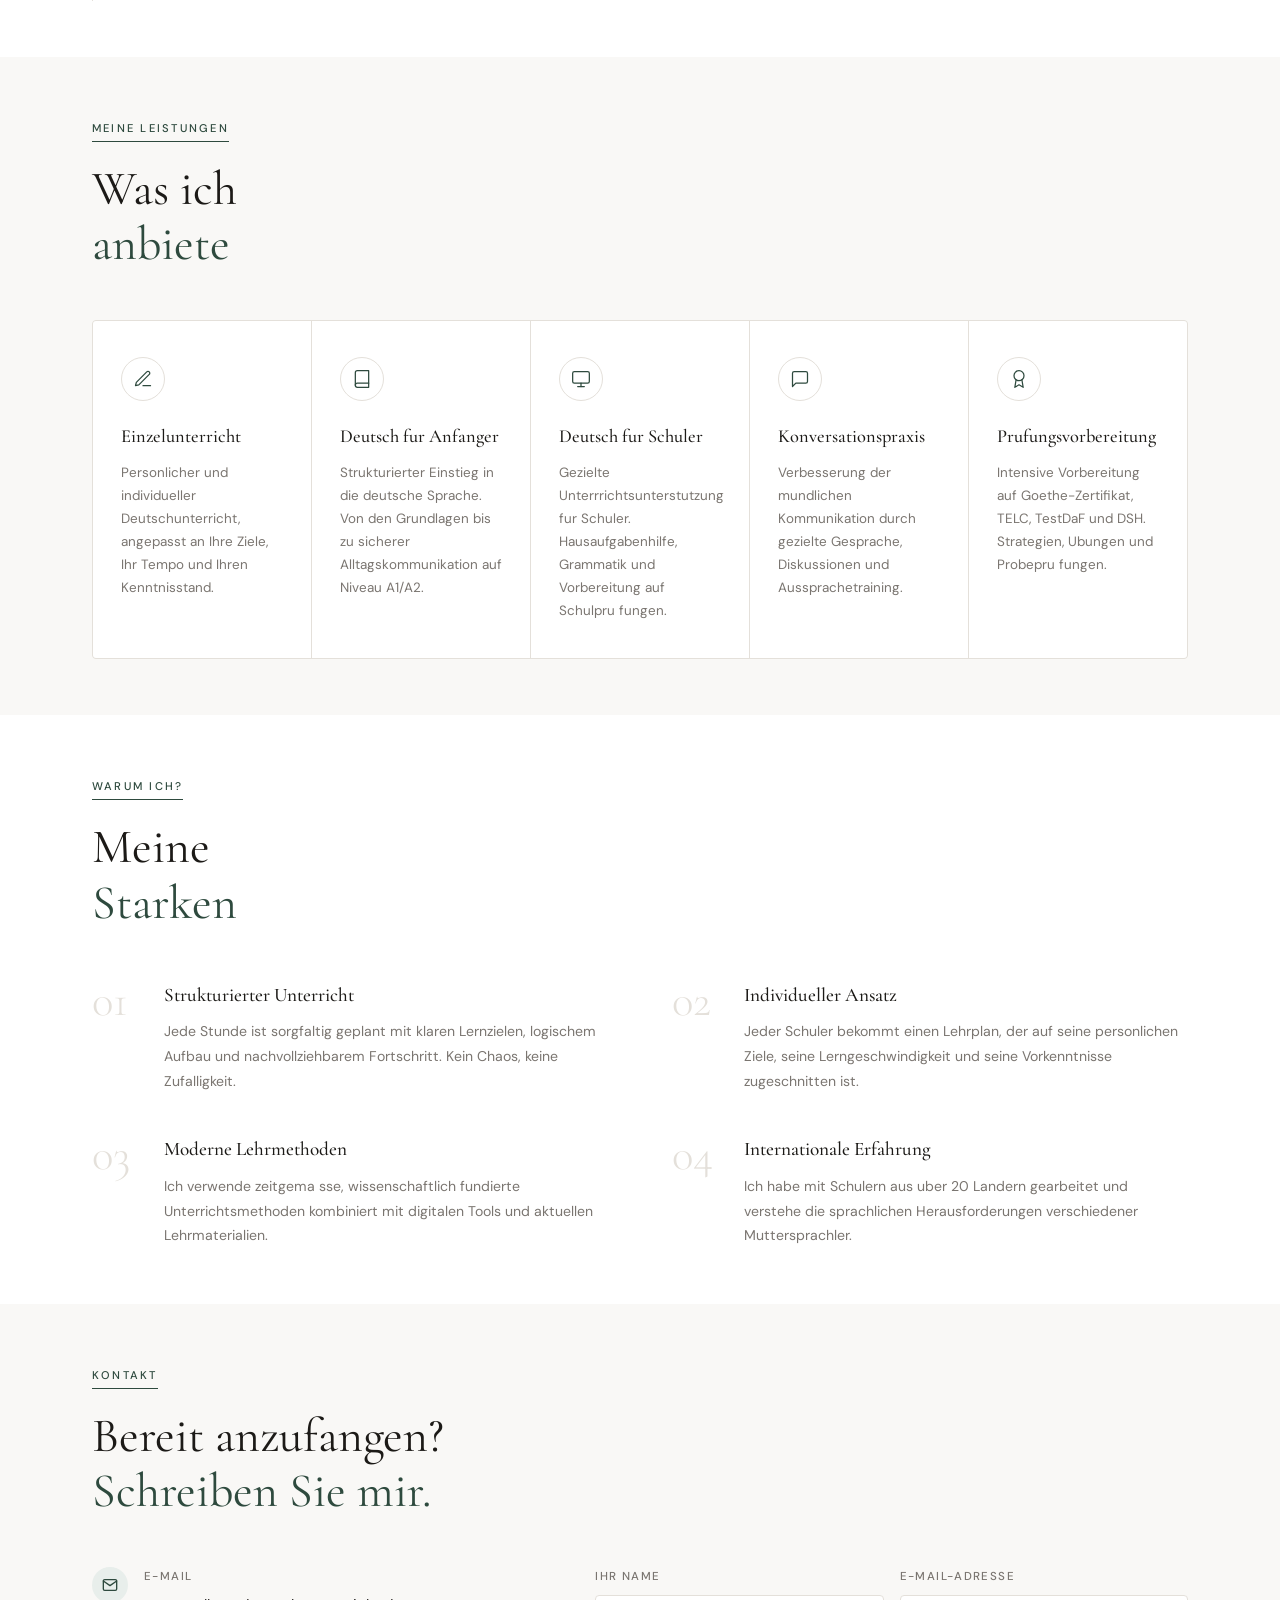
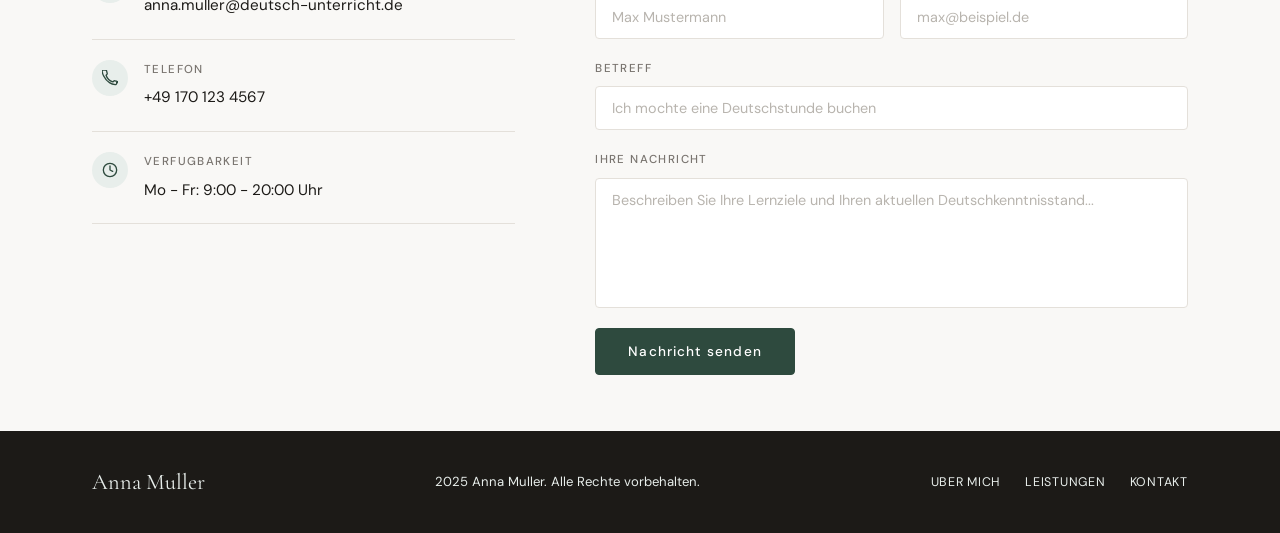
==== commit f0a8102e: "favicon was added" ====
--- a/en.html
+++ b/en.html
@@ -7,6 +7,20 @@
     <meta
       name="description"
       content="Professionelle Deutschlehrerin mit Erfahrung in Einzel- und Gruppenunterricht. Deutsch lernen leicht gemacht – strukturiert, individuell und effektiv."
+    />
+    <!-- favicon -->
+    <link rel="icon" href="assets/images/favicon.ico" sizes="any" />
+    <link
+      rel="icon"
+      type="image/png"
+      sizes="32x32"
+      href="assets/images/favicon-32x32.png"
+    />
+    <link
+      rel="icon"
+      type="image/png"
+      sizes="16x16"
+      href="assets/images/favicon-16x16.png"
     />
     <link rel="alternate" hreflang="de" href="/index.html" />
     <link rel="alternate" hreflang="en" href="/en.html" />
--- a/style.css
+++ b/style.css
@@ -4,6 +4,12 @@
   box-sizing: border-box;
   margin: 0;
   padding: 0;
+}
+
+img {
+  display: block;
+  max-width: 100%;
+  object-fit: cover;
 }
 
 :root {
@@ -61,7 +67,7 @@
   padding: 0 32px;
 }
 .section {
-  padding: 100px 0;
+  padding: 56px 0;
 }
 .section--alt {
   background: var(--clr-surface);
@@ -165,14 +171,30 @@
 
 .logo {
   font-family: var(--ff-display);
-  font-size: 1.4rem;
+  font-size: 1.5rem;
+  line-height: 1;
   font-weight: 500;
   color: var(--clr-text);
   text-decoration: none;
   letter-spacing: 0.01em;
 }
+
 .logo span {
-  color: var(--clr-accent);
+  display: block;
+}
+
+.logo__main {
+  letter-spacing: 0.02em;
+  margin: 0 0 2px;
+}
+
+.logo__sub {
+  font-size: 0.72rem;
+  font-weight: 400;
+  color: var(--clr-accent);
+  letter-spacing: 0.12em;
+  text-transform: uppercase;
+  margin-top: 0.2rem;
 }
 
 nav {
@@ -436,7 +458,7 @@
 .hero-photo-frame {
   position: relative;
   width: min(380px, 100%);
-  aspect-ratio: 3 / 4;
+  aspect-ratio: 3 / 3;
 }
 
 .hero-photo-frame::before {
@@ -962,10 +984,117 @@
   align-self: flex-start;
 }
 
+/* ===== TESTIMONIALS GALLERY ===== */
+.testimonials {
+  padding: 56px 0;
+  background: var(--clr-bg);
+}
+
+.testimonials__wrapper {
+  position: relative;
+  display: flex;
+  align-items: center;
+}
+
+.testimonials__track {
+  display: flex;
+  gap: 1.2rem;
+  overflow-x: auto;
+  scroll-snap-type: x mandatory;
+  scroll-behavior: smooth;
+  padding: 1rem 0;
+}
+
+/* приховуємо скрол */
+.testimonials__track::-webkit-scrollbar {
+  display: none;
+}
+
+.testimonial-card {
+  min-width: 300px;
+  max-width: 320px;
+  flex: 0 0 auto;
+  scroll-snap-align: start;
+
+  background: var(--clr-bg);
+  border: 1px solid var(--clr-muted);
+  padding: 1.5rem;
+  transition: all 0.25s ease;
+}
+
+.testimonial-card:hover {
+  transform: translateY(-4px);
+  box-shadow: 0 10px 25px rgba(0, 0, 0, 0.05);
+}
+
+.testimonial-card__top {
+  display: flex;
+  align-items: center;
+  gap: 0.8rem;
+  margin-bottom: 1rem;
+}
+
+.testimonial-card__avatar {
+  width: 48px;
+  height: 48px;
+  border-radius: 50%;
+  background: #f0f0ec;
+  display: flex;
+  align-items: center;
+  justify-content: center;
+  font-size: 1.1rem;
+}
+
+.testimonial-card h3 {
+  font-size: 1rem;
+  margin: 0;
+}
+
+.testimonial-card p {
+  font-size: 0.9rem;
+  color: var(--clr-muted);
+  line-height: 1.6;
+}
+
+/* кнопки */
+.testimonials__btn {
+  background: #111;
+  color: #fff;
+  border: none;
+  width: 36px;
+  height: 36px;
+  cursor: pointer;
+  flex-shrink: 0;
+  transition: 0.2s;
+}
+
+.testimonials__btn:hover {
+  background: #333;
+}
+
+.testimonials__btn--prev {
+  margin-right: 0.5rem;
+}
+
+.testimonials__btn--next {
+  margin-left: 0.5rem;
+}
+
+/* mobile */
+@media (max-width: 640px) {
+  .testimonials {
+    padding: 80px 0;
+  }
+
+  .testimonial-card {
+    min-width: 260px;
+  }
+}
+
 /* ── FOOTER ── */
 footer {
   background: var(--clr-text);
-  color: rgba(255, 255, 255, 0.5);
+  color: var(--clr-accent-lt);
   padding: 40px 0;
   text-align: center;
 }
@@ -983,9 +1112,29 @@
 
 footer .footer-logo {
   font-family: var(--ff-display);
-  font-size: 1.2rem;
-  color: rgba(255, 255, 255, 0.8);
+  font-size: 1.4rem;
+  line-height: 1;
+  color: var(--clr-accent-lt);
   text-decoration: none;
+  text-align: left;
+}
+
+footer .footer-logo span {
+  display: block;
+}
+
+footer .footer-logo .logo__main {
+  letter-spacing: 0.02em;
+  margin: 0 0 2px;
+}
+
+footer .footer-logo .logo__sub {
+  font-size: 0.72rem;
+  font-weight: 400;
+  color: var(--clr-muted);
+  letter-spacing: 0.12em;
+  text-transform: uppercase;
+  margin-top: 0.2rem;
 }
 
 footer p {
@@ -998,14 +1147,14 @@
 }
 footer .footer-links a {
   font-size: 0.78rem;
-  color: rgba(255, 255, 255, 0.4);
+  color: var(--clr-accent-lt);
   text-decoration: none;
   letter-spacing: 0.06em;
   text-transform: uppercase;
   transition: color var(--transition);
 }
 footer .footer-links a:hover {
-  color: rgba(255, 255, 255, 0.8);
+  color: var(--clr-muted);
 }
 
 /* ── SCROLL ANIMATIONS ── */
@@ -1044,7 +1193,6 @@
   }
   .hero-photo-frame {
     width: min(320px, 80%);
-    aspect-ratio: 3/3.5;
     margin: 0 auto;
   }
   .about-grid {
@@ -1062,7 +1210,7 @@
 
 @media (max-width: 768px) {
   .section {
-    padding: 72px 0;
+    padding: 50px 0;
   }
   .container {
     padding: 0 20px;
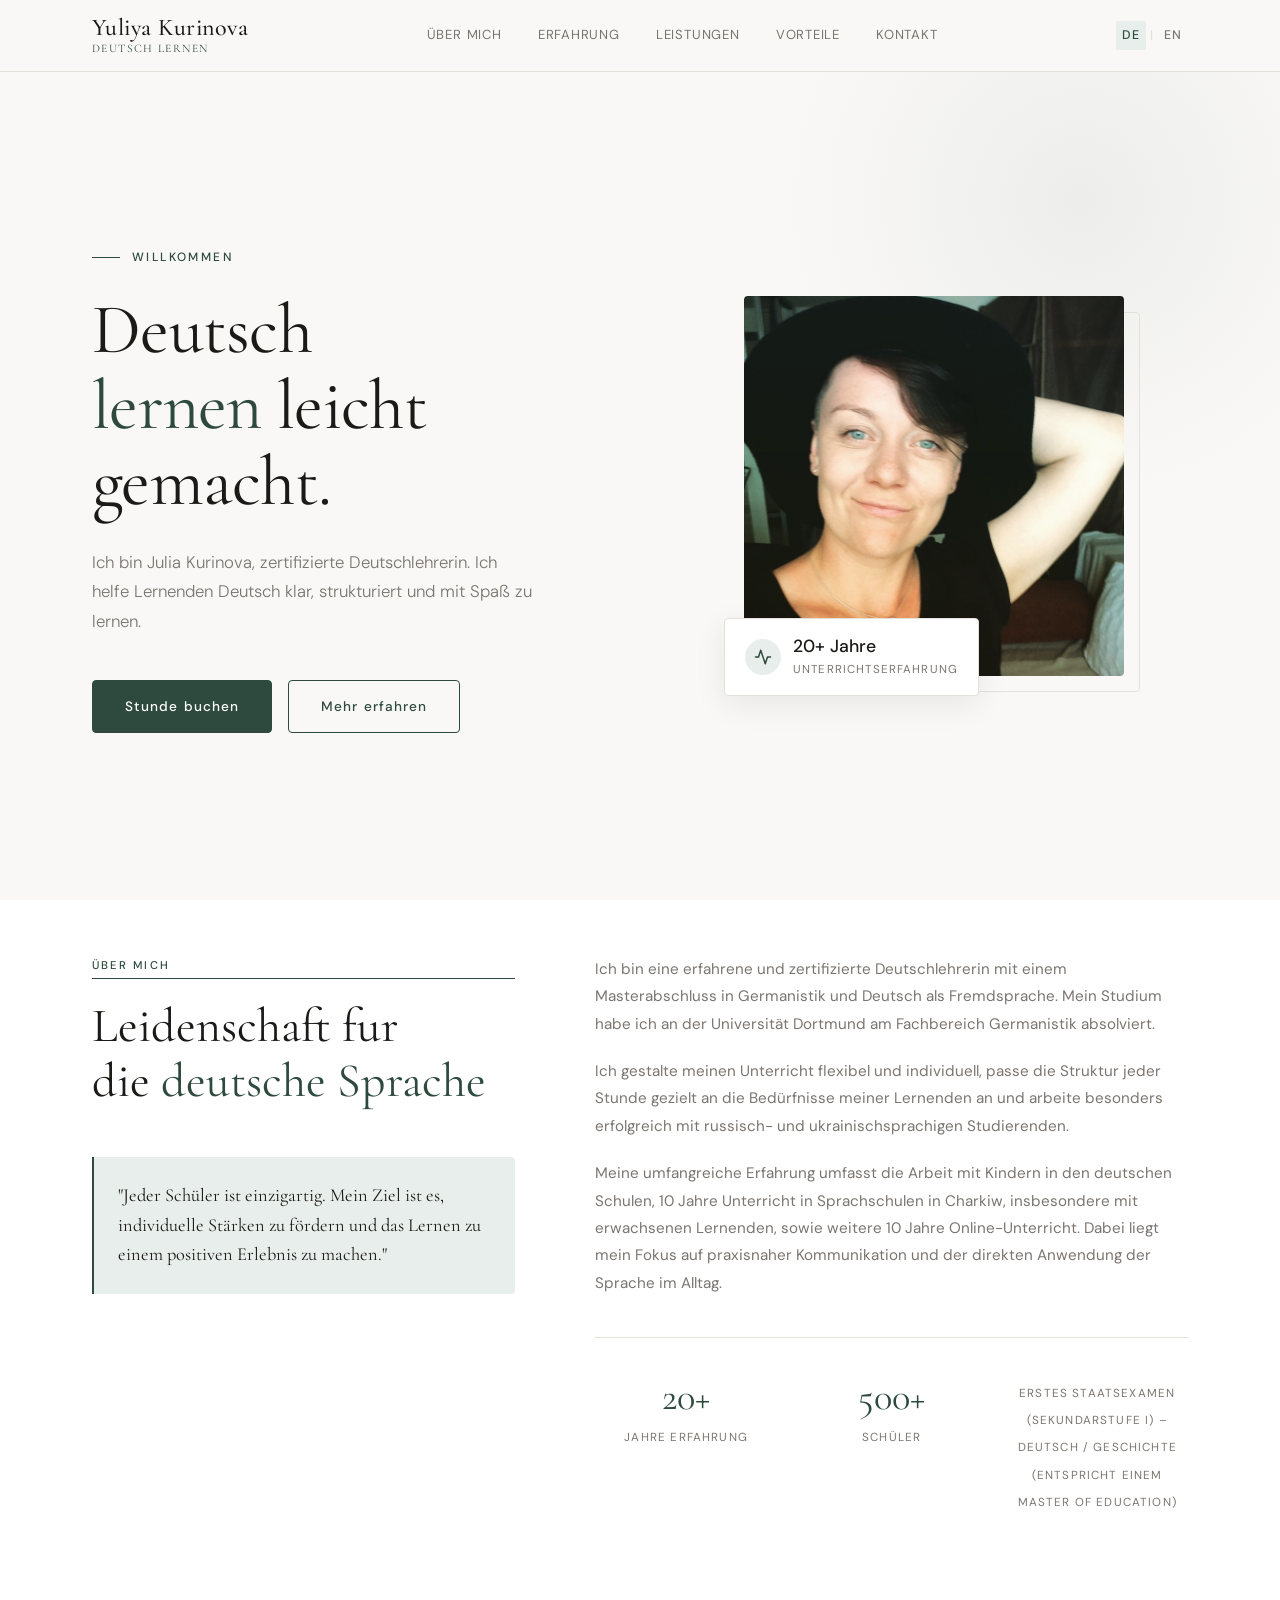
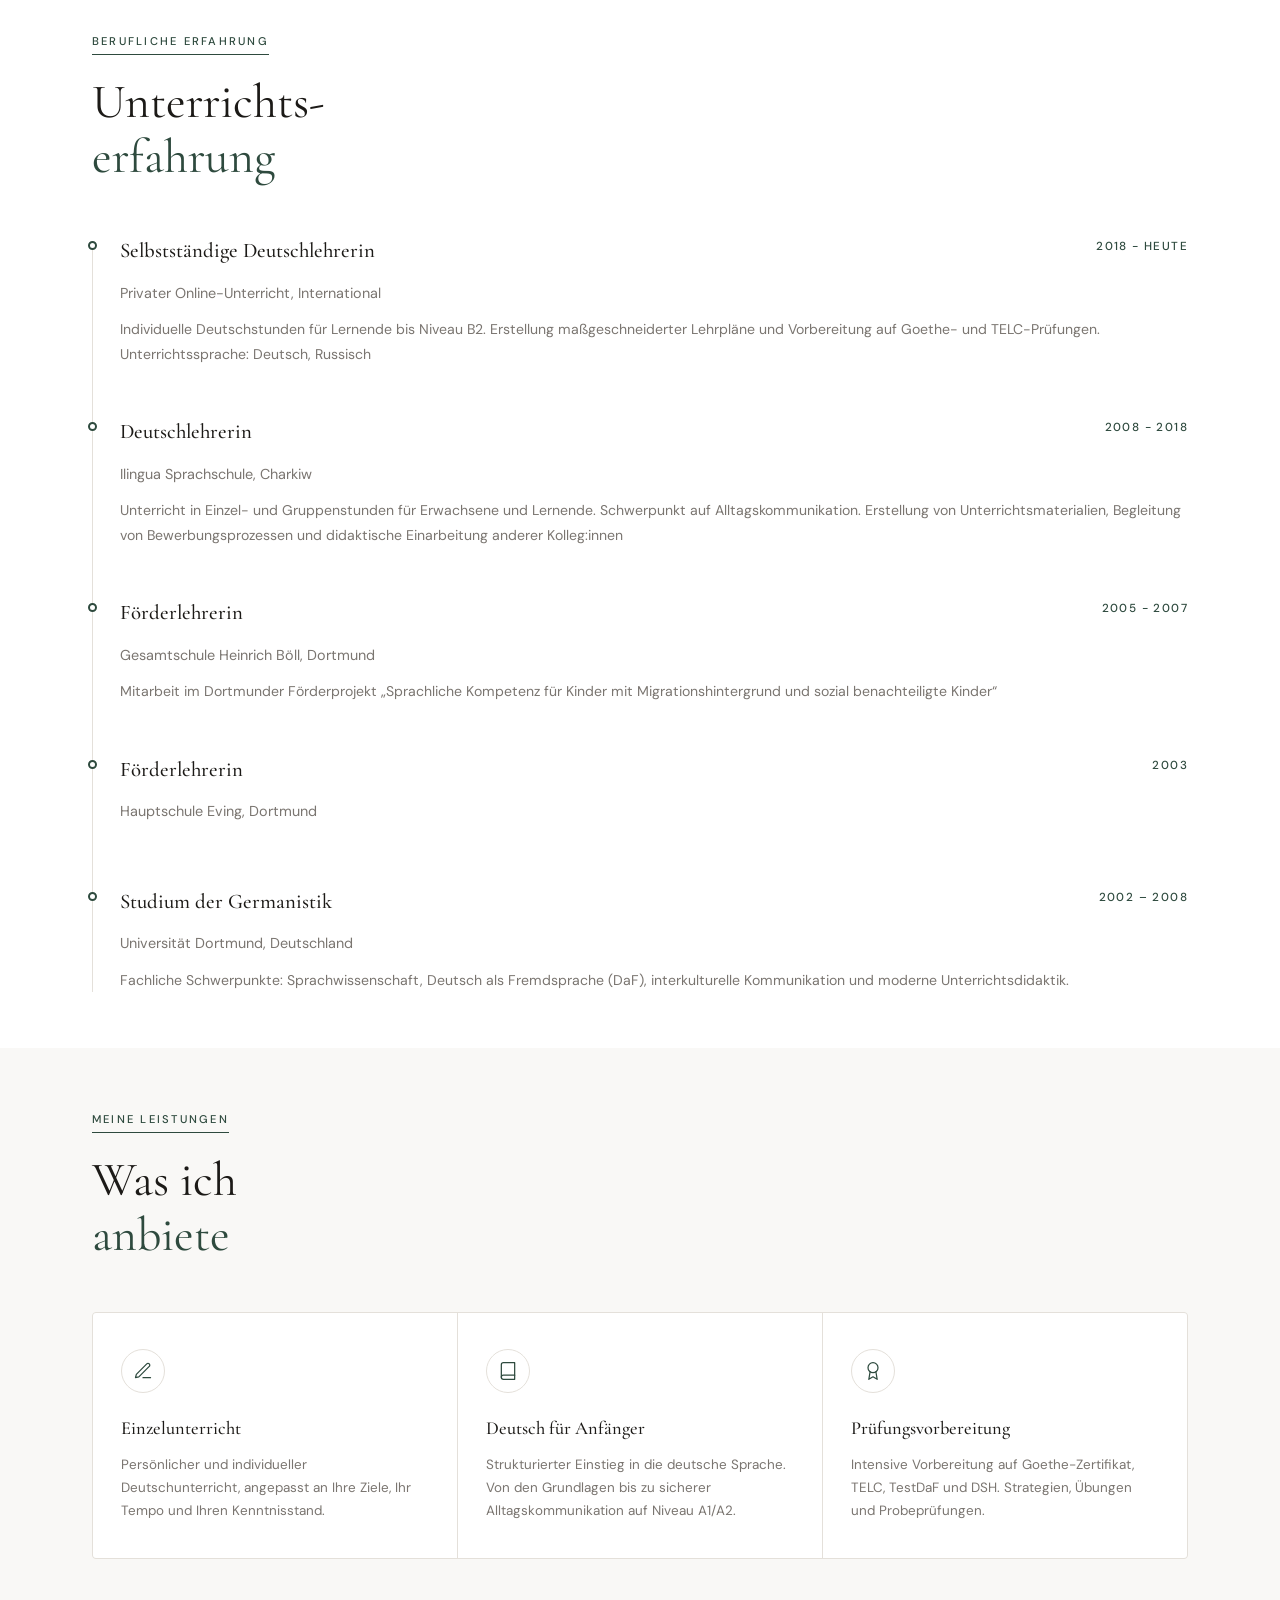
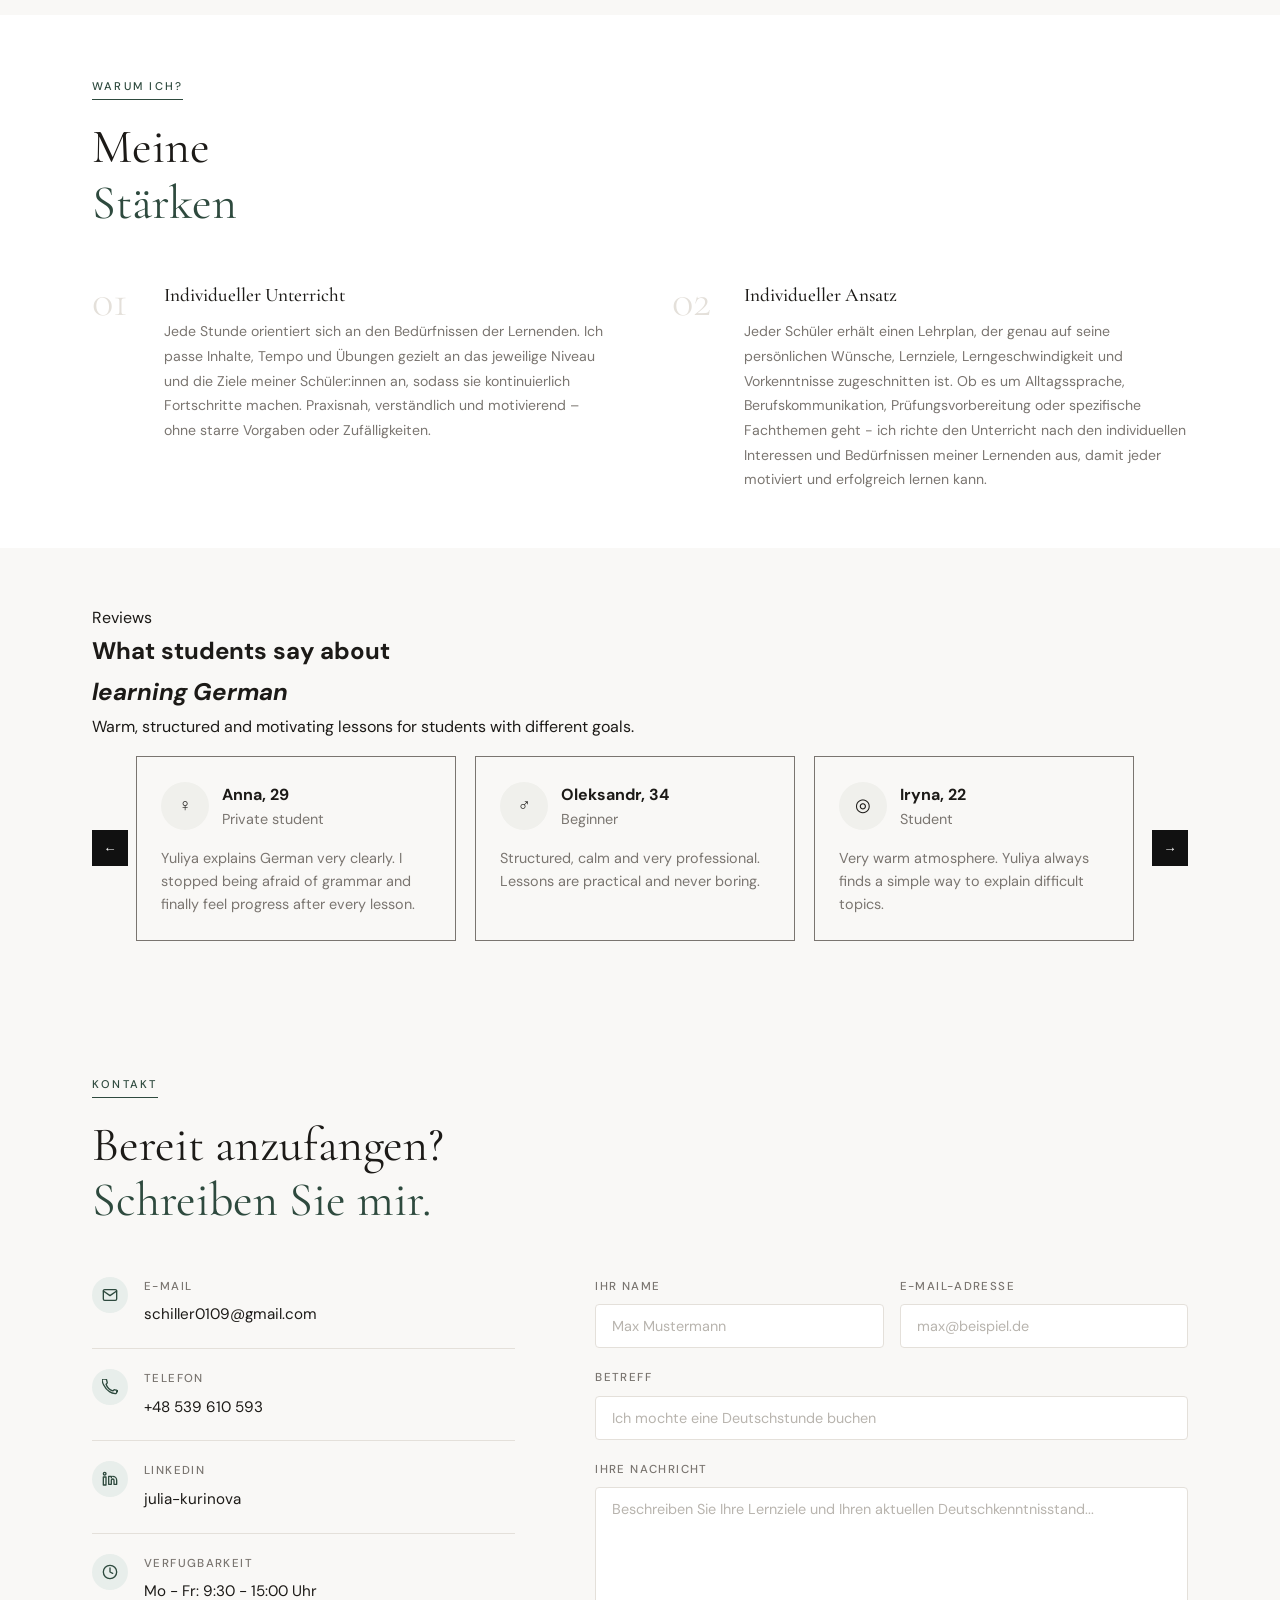
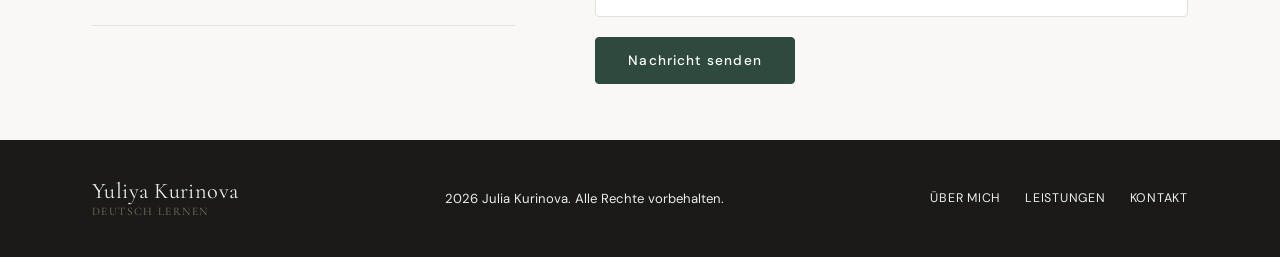
==== commit a725ce9f: "test commiting" ====
--- a/en.html
+++ b/en.html
@@ -3,11 +3,12 @@
   <head>
     <meta charset="UTF-8" />
     <meta name="viewport" content="width=device-width, initial-scale=1.0" />
-    <title>Anna Müller – Deutschlehrerin</title>
+    <title>Julia Kurinova – Deutschlehrerin</title>
     <meta
       name="description"
       content="Professionelle Deutschlehrerin mit Erfahrung in Einzel- und Gruppenunterricht. Deutsch lernen leicht gemacht – strukturiert, individuell und effektiv."
     />
+
     <!-- favicon -->
     <link rel="icon" href="assets/images/favicon.ico" sizes="any" />
     <link
@@ -30,14 +31,13 @@
       href="https://fonts.googleapis.com/css2?family=Cormorant+Garamond:wght@300;400;500;600&family=DM+Sans:wght@300;400;500&display=swap"
       rel="stylesheet"
     />
-    <link rel="stylesheet" href="style.css" />
+    <link rel="stylesheet" href="assets/css/style.css" />
   </head>
   <body>
     <!-- OVERLAY + MOBILE NAV -->
     <div class="nav-overlay" id="navOverlay"></div>
     <nav class="mobile-nav" id="mobileNav" aria-hidden="true">
-      <a href="#ueber-mich">Uber mich</a>
-      <a href="#ausbildung">Ausbildung</a>
+      <a href="#ueber-mich">Über mich</a>
       <a href="#erfahrung">Erfahrung</a>
       <a href="#leistungen">Leistungen</a>
       <a href="#vorteile">Vorteile</a>
@@ -51,10 +51,16 @@
     <!-- HEADER -->
     <header id="header">
       <div class="header-inner">
-        <a href="#" class="logo">Anna<span>.</span>Muller</a>
+        <a
+          href="/"
+          class="logo"
+          aria-label="Yuliya Kurinova Deutsch lernen home"
+        >
+          <span class="logo__main">Yuliya Kurinova</span>
+          <span class="logo__sub">Deutsch lernen</span>
+        </a>
         <nav>
-          <a href="#ueber-mich">Uber mich</a>
-          <a href="#ausbildung">Ausbildung</a>
+          <a href="#ueber-mich">Über mich</a>
           <a href="#erfahrung">Erfahrung</a>
           <a href="#leistungen">Leistungen</a>
           <a href="#vorteile">Vorteile</a>
@@ -86,9 +92,8 @@
                 gemacht.
               </h1>
               <p class="hero-sub reveal reveal-delay-2">
-                Ich bin Anna Muller, zertifizierte Deutschlehrerin. Ich helfe
-                Schulern weltweit dabei, Deutsch strukturiert, effektiv und mit
-                Freude zu lernen.
+                Ich bin Julia Kurinova, zertifizierte Deutschlehrerin. Ich helfe
+                Lernenden Deutsch klar, strukturiert und mit Spaß zu lernen.
               </p>
               <div class="hero-cta reveal reveal-delay-3">
                 <a href="#kontakt" class="btn">Stunde buchen</a>
@@ -99,18 +104,11 @@
               <div class="hero-photo-frame">
                 <div class="hero-photo">
                   <div class="photo-placeholder">
-                    <svg
-                      viewBox="0 0 24 24"
-                      fill="none"
-                      stroke="currentColor"
-                      stroke-width="1"
-                      stroke-linecap="round"
-                      stroke-linejoin="round"
-                    >
-                      <path d="M20 21v-2a4 4 0 0 0-4-4H8a4 4 0 0 0-4 4v2" />
-                      <circle cx="12" cy="7" r="4" />
-                    </svg>
-                    <p>Profilfoto</p>
+                    <img
+                      src="assets/images/german-teacher-online-lessons-yuliya-kurinova.jpg"
+                      alt="Julia Kurinova experienced German language teacher offering private German lessons"
+                      loading="eager"
+                    />
                   </div>
                 </div>
                 <div class="hero-badge">
@@ -127,7 +125,7 @@
                     </svg>
                   </div>
                   <div class="hero-badge-text">
-                    <strong>8+ Jahre</strong>
+                    <strong>20+ Jahre</strong>
                     <span>Unterrichtserfahrung</span>
                   </div>
                 </div>
@@ -142,14 +140,14 @@
         <div class="container">
           <div class="about-grid">
             <div class="about-left reveal">
-              <span class="section-label">Uber mich</span>
+              <span class="section-label">Über mich</span>
               <h2 class="section-title">
                 Leidenschaft fur<br />die <span>deutsche Sprache</span>
               </h2>
               <div class="about-philosophy">
                 <p>
-                  "Jeder Schuler ist einzigartig. Mein Ziel ist es, individuelle
-                  Starken zu fordern und das Lernen zu einem positiven Erlebnis
+                  "Jeder Schüler ist einzigartig. Mein Ziel ist es, individuelle
+                  Stärken zu fördern und das Lernen zu einem positiven Erlebnis
                   zu machen."
                 </p>
               </div>
@@ -158,95 +156,43 @@
               <p class="reveal reveal-delay-1">
                 Ich bin eine erfahrene und zertifizierte Deutschlehrerin mit
                 einem Masterabschluss in Germanistik und Deutsch als
-                Fremdsprache. Meine Leidenschaft fur Sprache und Menschen hat
-                mich dazu gebracht, einen Beruf zu wahlen, in dem ich taglich
-                einen Unterschied machen kann.
+                Fremdsprache. Mein Studium habe ich an der Universität Dortmund
+                am Fachbereich Germanistik absolviert.
               </p>
               <p class="reveal reveal-delay-2">
-                Ich habe mit Schulern unterschiedlichster Herkunft,
-                Altersgruppen und Kenntnisstufen gearbeitet — von Anfangern ohne
-                Vorkenntnisse bis hin zu fortgeschrittenen Lernenden, die sich
-                auf offizielle Sprachprufu ngen vorbereiten. Jede
-                Unterrichtsstunde gestalte ich individuell, strukturiert und mit
-                einem klaren Fokus auf Kommunikation und praktische Anwendung.
+                Ich gestalte meinen Unterricht flexibel und individuell, passe
+                die Struktur jeder Stunde gezielt an die Bedürfnisse meiner
+                Lernenden an und arbeite besonders erfolgreich mit russisch- und
+                ukrainischsprachigen Studierenden.
               </p>
               <p class="reveal reveal-delay-3">
-                Neben dem Sprachunterricht engagiere ich mich in der Entwicklung
-                moderner Lehrmaterialien und arbeite regelmassig mit
-                renommierten Sprachinstituten und Schulen zusammen.
+                Meine umfangreiche Erfahrung umfasst die Arbeit mit Kindern in
+                den deutschen Schulen, 10 Jahre Unterricht in Sprachschulen in
+                Charkiw, insbesondere mit erwachsenen Lernenden, sowie weitere
+                10 Jahre Online-Unterricht. Dabei liegt mein Fokus auf
+                praxisnaher Kommunikation und der direkten Anwendung der Sprache
+                im Alltag.
               </p>
               <div class="about-stats reveal reveal-delay-4">
                 <div class="stat">
-                  <span class="stat-number">8+</span>
+                  <span class="stat-number">20+</span>
                   <span class="stat-label">Jahre Erfahrung</span>
                 </div>
                 <div class="stat">
-                  <span class="stat-number">200+</span>
-                  <span class="stat-label">Schuler</span>
+                  <span class="stat-number">500+</span>
+                  <span class="stat-label">Schüler</span>
                 </div>
                 <div class="stat">
-                  <span class="stat-number">5</span>
-                  <span class="stat-label">Zertifikate</span>
+                  <span class="stat-label"
+                    >Erstes Staatsexamen (Sekundarstufe I) – Deutsch /
+                    Geschichte (entspricht einem Master of Education)
+                  </span>
                 </div>
               </div>
             </div>
           </div>
         </div>
       </section>
-
-      <!-- EDUCATION -->
-      <section id="ausbildung" class="section">
-        <div class="container">
-          <div class="reveal">
-            <span class="section-label">Akademische Ausbildung</span>
-            <h2 class="section-title">
-              Bildungsweg &<br /><span>Qualifikationen</span>
-            </h2>
-          </div>
-          <div class="edu-grid">
-            <div class="edu-card reveal reveal-delay-1">
-              <div class="edu-year">2014 - 2016</div>
-              <div class="edu-degree">Master of Arts in Germanistik</div>
-              <div class="edu-institution">Universitat Wien, Osterreich</div>
-              <div class="edu-desc">
-                Schwerpunkte: Sprachwissenschaft, Deutsch als Fremdsprache
-                (DaF), interkulturelle Kommunikation und moderne
-                Unterrichtsdidaktik.
-              </div>
-            </div>
-            <div class="edu-card reveal reveal-delay-2">
-              <div class="edu-year">2011 - 2014</div>
-              <div class="edu-degree">Bachelor of Arts in Germanistik</div>
-              <div class="edu-institution">Humboldt-Universitat zu Berlin</div>
-              <div class="edu-desc">
-                Studium der deutschen Sprache, Literatur und Lingui stik mit
-                Vertiefung in Sprachdidaktik und Fremdsprachenerwerb.
-              </div>
-            </div>
-            <div class="edu-card reveal reveal-delay-3">
-              <div class="edu-year">2017</div>
-              <div class="edu-degree">Goethe-Institut Zertifikat</div>
-              <div class="edu-institution">Goethe-Institut, Munchen</div>
-              <div class="edu-desc">
-                Zertifizierte Pruferausbildung fur das Goethe-Zertifikat B2/C1.
-                Qualifikation fur die Abnahme und Bewertung offizieller
-                Sprachpru fungen.
-              </div>
-            </div>
-            <div class="edu-card reveal reveal-delay-4">
-              <div class="edu-year">2019</div>
-              <div class="edu-degree">Online-Teaching Zertifikat</div>
-              <div class="edu-institution">Cambridge Assessment, UK</div>
-              <div class="edu-desc">
-                Weiterbildung in digitaler Unterrichtsmethodik und Online-Lehre
-                fur internationale Schuler. Spezialisierung auf interaktive
-                Online-Lernformate.
-              </div>
-            </div>
-          </div>
-        </div>
-      </section>
-
       <!-- EXPERIENCE -->
       <section id="erfahrung" class="section section--alt">
         <div class="container">
@@ -259,42 +205,61 @@
           <div class="exp-timeline">
             <div class="exp-item reveal">
               <div class="exp-header">
-                <div class="exp-role">Selbststandige Deutschlehrerin</div>
-                <div class="exp-period">2020 - Heute</div>
+                <div class="exp-role">Selbstständige Deutschlehrerin</div>
+                <div class="exp-period">2018 - Heute</div>
               </div>
               <div class="exp-org">
                 Privater Online-Unterricht, International
               </div>
               <div class="exp-desc">
-                Individuelle Deutschstunden fur Schuler aller Niveaustufen
-                (A1-C2) weltweit. Entwicklung massgeschneiderter Lehrplane,
-                Vorbereitung auf Goethe-, TELC- und TestDaF-Prufungen.
-                Unterrichtssprachen: Deutsch, Englisch.
+                Individuelle Deutschstunden für Lernende bis Niveau B2.
+                Erstellung maßgeschneiderter Lehrpläne und Vorbereitung auf
+                Goethe- und TELC-Prüfungen. Unterrichtssprache: Deutsch,
+                Russisch
               </div>
             </div>
             <div class="exp-item reveal reveal-delay-1">
               <div class="exp-header">
                 <div class="exp-role">Deutschlehrerin</div>
-                <div class="exp-period">2017 - 2020</div>
-              </div>
-              <div class="exp-org">Berlitz Sprachschule, Wien</div>
+                <div class="exp-period">2008 - 2018</div>
+              </div>
+              <div class="exp-org">Ilingua Sprachschule, Charkiw</div>
               <div class="exp-desc">
-                Unterricht in Einzel- und Gruppenstunden fur Erwachsene und
-                Schuler. Schwerpunkt auf Geschaftsdeutsch und
-                Alltagskommunikation. Entwicklung von Unterrichtsmaterialien und
-                E-Learning-Inhalten.
-              </div>
-            </div>
-            <div class="exp-item reveal reveal-delay-2">
+                Unterricht in Einzel- und Gruppenstunden für Erwachsene und
+                Lernende. Schwerpunkt auf Alltagskommunikation. Erstellung von
+                Unterrichtsmaterialien, Begleitung von Bewerbungsprozessen und
+                didaktische Einarbeitung anderer Kolleg:innen
+              </div>
+            </div>
+            <div class="exp-item reveal reveal-delay-3">
               <div class="exp-header">
-                <div class="exp-role">Deutschlehrerin / DaF-Dozentin</div>
-                <div class="exp-period">2016 - 2017</div>
-              </div>
-              <div class="exp-org">Internationales Gymnasium Berlin</div>
+                <div class="exp-role">Förderlehrerin</div>
+                <div class="exp-period">2005 - 2007</div>
+              </div>
+              <div class="exp-org">Gesamtschule Heinrich Böll, Dortmund</div>
               <div class="exp-desc">
-                Unterricht in Deutsch als Muttersprache und Fremdsprache fur
-                internationale Schuler der Klassen 6-12. Vorbereitung auf das
-                deutsche Abitur sowie internationale Sprachzertifikate.
+                Mitarbeit im Dortmunder Förderprojekt „Sprachliche Kompetenz für
+                Kinder mit Migrationshintergrund und sozial benachteiligte
+                Kinder“
+              </div>
+            </div>
+            <div class="exp-item reveal reveal-delay-4">
+              <div class="exp-header">
+                <div class="exp-role">Förderlehrerin</div>
+                <div class="exp-period">2003</div>
+              </div>
+              <div class="exp-org">Hauptschule Eving, Dortmund</div>
+            </div>
+            <div class="exp-item reveal reveal-delay-3">
+              <div class="exp-header">
+                <div class="exp-role">Studium der Germanistik</div>
+                <div class="exp-period">2002 – 2008</div>
+              </div>
+              <div class="exp-org">Universität Dortmund, Deutschland</div>
+              <div class="exp-desc">
+                Fachliche Schwerpunkte: Sprachwissenschaft, Deutsch als
+                Fremdsprache (DaF), interkulturelle Kommunikation und moderne
+                Unterrichtsdidaktik.
               </div>
             </div>
           </div>
@@ -327,7 +292,7 @@
               </div>
               <div class="service-name">Einzelunterricht</div>
               <div class="service-desc">
-                Personlicher und individueller Deutschunterricht, angepasst an
+                Persönlicher und individueller Deutschunterricht, angepasst an
                 Ihre Ziele, Ihr Tempo und Ihren Kenntnisstand.
               </div>
             </div>
@@ -347,7 +312,7 @@
                   />
                 </svg>
               </div>
-              <div class="service-name">Deutsch fur Anfanger</div>
+              <div class="service-name">Deutsch für Anfänger</div>
               <div class="service-desc">
                 Strukturierter Einstieg in die deutsche Sprache. Von den
                 Grundlagen bis zu sicherer Alltagskommunikation auf Niveau
@@ -355,49 +320,6 @@
               </div>
             </div>
             <div class="service-card reveal reveal-delay-2">
-              <div class="service-icon">
-                <svg
-                  viewBox="0 0 24 24"
-                  fill="none"
-                  stroke="currentColor"
-                  stroke-width="1.5"
-                  stroke-linecap="round"
-                  stroke-linejoin="round"
-                >
-                  <rect x="2" y="3" width="20" height="14" rx="2" ry="2" />
-                  <line x1="8" y1="21" x2="16" y2="21" />
-                  <line x1="12" y1="17" x2="12" y2="21" />
-                </svg>
-              </div>
-              <div class="service-name">Deutsch fur Schuler</div>
-              <div class="service-desc">
-                Gezielte Unterrrichtsunterstutzung fur Schuler.
-                Hausaufgabenhilfe, Grammatik und Vorbereitung auf Schulpru
-                fungen.
-              </div>
-            </div>
-            <div class="service-card reveal reveal-delay-3">
-              <div class="service-icon">
-                <svg
-                  viewBox="0 0 24 24"
-                  fill="none"
-                  stroke="currentColor"
-                  stroke-width="1.5"
-                  stroke-linecap="round"
-                  stroke-linejoin="round"
-                >
-                  <path
-                    d="M21 15a2 2 0 01-2 2H7l-4 4V5a2 2 0 012-2h14a2 2 0 012 2z"
-                  />
-                </svg>
-              </div>
-              <div class="service-name">Konversationspraxis</div>
-              <div class="service-desc">
-                Verbesserung der mundlichen Kommunikation durch gezielte
-                Gesprache, Diskussionen und Aussprachetraining.
-              </div>
-            </div>
-            <div class="service-card reveal reveal-delay-4">
               <div class="service-icon">
                 <svg
                   viewBox="0 0 24 24"
@@ -411,10 +333,10 @@
                   <path d="M15.477 12.89L17 22l-5-3-5 3 1.523-9.11" />
                 </svg>
               </div>
-              <div class="service-name">Prufungsvorbereitung</div>
+              <div class="service-name">Prüfungsvorbereitung</div>
               <div class="service-desc">
                 Intensive Vorbereitung auf Goethe-Zertifikat, TELC, TestDaF und
-                DSH. Strategien, Ubungen und Probepru fungen.
+                DSH. Strategien, Übungen und Probeprüfungen.
               </div>
             </div>
           </div>
@@ -426,17 +348,19 @@
         <div class="container">
           <div class="reveal">
             <span class="section-label">Warum ich?</span>
-            <h2 class="section-title">Meine<br /><span>Starken</span></h2>
+            <h2 class="section-title">Meine<br /><span>Stärken</span></h2>
           </div>
           <div class="adv-grid">
             <div class="adv-item reveal">
               <div class="adv-number">01</div>
               <div class="adv-content">
-                <div class="adv-title">Strukturierter Unterricht</div>
+                <div class="adv-title">Individueller Unterricht</div>
                 <div class="adv-desc">
-                  Jede Stunde ist sorgfaltig geplant mit klaren Lernzielen,
-                  logischem Aufbau und nachvollziehbarem Fortschritt. Kein
-                  Chaos, keine Zufalligkeit.
+                  Jede Stunde orientiert sich an den Bedürfnissen der Lernenden.
+                  Ich passe Inhalte, Tempo und Übungen gezielt an das jeweilige
+                  Niveau und die Ziele meiner Schüler:innen an, sodass sie
+                  kontinuierlich Fortschritte machen. Praxisnah, verständlich
+                  und motivierend – ohne starre Vorgaben oder Zufälligkeiten.
                 </div>
               </div>
             </div>
@@ -445,34 +369,119 @@
               <div class="adv-content">
                 <div class="adv-title">Individueller Ansatz</div>
                 <div class="adv-desc">
-                  Jeder Schuler bekommt einen Lehrplan, der auf seine
-                  personlichen Ziele, seine Lerngeschwindigkeit und seine
-                  Vorkenntnisse zugeschnitten ist.
-                </div>
-              </div>
-            </div>
-            <div class="adv-item reveal reveal-delay-2">
-              <div class="adv-number">03</div>
-              <div class="adv-content">
-                <div class="adv-title">Moderne Lehrmethoden</div>
-                <div class="adv-desc">
-                  Ich verwende zeitgema sse, wissenschaftlich fundierte
-                  Unterrichtsmethoden kombiniert mit digitalen Tools und
-                  aktuellen Lehrmaterialien.
-                </div>
-              </div>
-            </div>
-            <div class="adv-item reveal reveal-delay-3">
-              <div class="adv-number">04</div>
-              <div class="adv-content">
-                <div class="adv-title">Internationale Erfahrung</div>
-                <div class="adv-desc">
-                  Ich habe mit Schulern aus uber 20 Landern gearbeitet und
-                  verstehe die sprachlichen Herausforderungen verschiedener
-                  Muttersprachler.
-                </div>
-              </div>
-            </div>
+                  Jeder Schüler erhält einen Lehrplan, der genau auf seine
+                  persönlichen Wünsche, Lernziele, Lerngeschwindigkeit und
+                  Vorkenntnisse zugeschnitten ist. Ob es um Alltagssprache,
+                  Berufskommunikation, Prüfungsvorbereitung oder spezifische
+                  Fachthemen geht - ich richte den Unterricht nach den
+                  individuellen Interessen und Bedürfnissen meiner Lernenden
+                  aus, damit jeder motiviert und erfolgreich lernen kann.
+                </div>
+              </div>
+            </div>
+          </div>
+        </div>
+      </section>
+
+      <!-- ===== TESTIMONIALS GALLERY ===== -->
+      <section class="testimonials section" id="testimonials">
+        <div class="container">
+          <div class="section__label reveal">Reviews</div>
+          <h2 class="testimonials__heading reveal">
+            What students say about<br /><em>learning German</em>
+          </h2>
+          <p class="testimonials__sub reveal">
+            Warm, structured and motivating lessons for students with different
+            goals.
+          </p>
+
+          <div class="testimonials__wrapper">
+            <button
+              class="testimonials__btn testimonials__btn--prev"
+              aria-label="Previous"
+            >
+              ←
+            </button>
+
+            <div class="testimonials__track" id="testimonialsTrack">
+              <!-- CARD -->
+              <article class="testimonial-card">
+                <div class="testimonial-card__top">
+                  <div class="testimonial-card__avatar">♀</div>
+                  <div>
+                    <h3>Anna, 29</h3>
+                    <p>Private student</p>
+                  </div>
+                </div>
+                <p>
+                  Yuliya explains German very clearly. I stopped being afraid of
+                  grammar and finally feel progress after every lesson.
+                </p>
+              </article>
+
+              <article class="testimonial-card">
+                <div class="testimonial-card__top">
+                  <div class="testimonial-card__avatar">♂</div>
+                  <div>
+                    <h3>Oleksandr, 34</h3>
+                    <p>Beginner</p>
+                  </div>
+                </div>
+                <p>
+                  Structured, calm and very professional. Lessons are practical
+                  and never boring.
+                </p>
+              </article>
+
+              <article class="testimonial-card">
+                <div class="testimonial-card__top">
+                  <div class="testimonial-card__avatar">◎</div>
+                  <div>
+                    <h3>Iryna, 22</h3>
+                    <p>Student</p>
+                  </div>
+                </div>
+                <p>
+                  Very warm atmosphere. Yuliya always finds a simple way to
+                  explain difficult topics.
+                </p>
+              </article>
+
+              <article class="testimonial-card">
+                <div class="testimonial-card__top">
+                  <div class="testimonial-card__avatar">♀</div>
+                  <div>
+                    <h3>Maria, 41</h3>
+                    <p>For work</p>
+                  </div>
+                </div>
+                <p>
+                  I became much more confident speaking German. A rare
+                  combination of discipline and kindness.
+                </p>
+              </article>
+
+              <article class="testimonial-card">
+                <div class="testimonial-card__top">
+                  <div class="testimonial-card__avatar">♂</div>
+                  <div>
+                    <h3>Dmytro, 27</h3>
+                    <p>Speaking practice</p>
+                  </div>
+                </div>
+                <p>
+                  Natural and motivating lessons. I finally started using German
+                  in real life.
+                </p>
+              </article>
+            </div>
+
+            <button
+              class="testimonials__btn testimonials__btn--next"
+              aria-label="Next"
+            >
+              →
+            </button>
           </div>
         </div>
       </section>
@@ -506,8 +515,8 @@
                 </div>
                 <div class="contact-detail">
                   <strong>E-Mail</strong>
-                  <a href="mailto:anna.muller@deutsch-unterricht.de"
-                    >anna.muller@deutsch-unterricht.de</a
+                  <a href="mailto:schiller0109@gmail.com"
+                    >schiller0109@gmail.com</a
                   >
                 </div>
               </div>
@@ -528,7 +537,36 @@
                 </div>
                 <div class="contact-detail">
                   <strong>Telefon</strong>
-                  <a href="tel:+491701234567">+49 170 123 4567</a>
+                  <a href="tel:+48539610593">+48 539 610 593</a>
+                </div>
+              </div>
+              <div class="contact-item">
+                <div class="contact-icon">
+                  <svg
+                    viewBox="0 0 24 24"
+                    fill="none"
+                    stroke="currentColor"
+                    stroke-width="2"
+                    stroke-linecap="round"
+                    stroke-linejoin="round"
+                  >
+                    <path
+                      d="M16 8a6 6 0 0 1 6 6v6h-4v-6a2 2 0 0 0-4 0v6h-4v-12h4v2"
+                    />
+                    <rect x="2" y="9" width="4" height="12" />
+                    <circle cx="4" cy="4" r="2" />
+                  </svg>
+                </div>
+
+                <div class="contact-detail">
+                  <strong>LinkedIn</strong>
+                  <a
+                    href="https://www.linkedin.com/in/julia-kurinova-78a13b294/"
+                    target="_blank"
+                    rel="noopener noreferrer"
+                  >
+                    julia-kurinova
+                  </a>
                 </div>
               </div>
               <div class="contact-item">
@@ -547,7 +585,7 @@
                 </div>
                 <div class="contact-detail">
                   <strong>Verfugbarkeit</strong>
-                  <span>Mo - Fr: 9:00 - 20:00 Uhr</span>
+                  <span>Mo - Fr: 9:30 - 15:00 Uhr</span>
                 </div>
               </div>
             </div>
@@ -606,15 +644,22 @@
     <!-- FOOTER -->
     <footer>
       <div class="footer-inner">
-        <a href="#" class="footer-logo">Anna Muller</a>
-        <p>2025 Anna Muller. Alle Rechte vorbehalten.</p>
+        <a
+          href="/"
+          class="footer-logo"
+          aria-label="Yuliya Kurinova Deutsch lernen home"
+        >
+          <span class="logo__main">Yuliya Kurinova</span>
+          <span class="logo__sub">Deutsch lernen</span>
+        </a>
+        <p>2026 Julia Kurinova. Alle Rechte vorbehalten.</p>
         <div class="footer-links">
-          <a href="#ueber-mich">Uber mich</a>
+          <a href="#ueber-mich">Über mich</a>
           <a href="#leistungen">Leistungen</a>
           <a href="#kontakt">Kontakt</a>
         </div>
       </div>
     </footer>
-    <script src="script.js"></script>
+    <script src="assets/js/script.js"></script>
   </body>
 </html>
--- a/assets/css/style.css
+++ b/assets/css/style.css
@@ -0,0 +1,1272 @@
+*,
+*::before,
+*::after {
+  box-sizing: border-box;
+  margin: 0;
+  padding: 0;
+}
+
+img {
+  display: block;
+  max-width: 100%;
+  object-fit: cover;
+}
+
+:root {
+  --clr-bg: #f9f8f6;
+  --clr-surface: #ffffff;
+  --clr-border: #e4e0da;
+  --clr-text: #1c1a17;
+  --clr-muted: #7a7570;
+  --clr-accent: #2e4a3e;
+  --clr-accent-lt: #e8eeeb;
+  --clr-hover: #243d33;
+  --ff-display: "Cormorant Garamond", Georgia, serif;
+  --ff-body: "DM Sans", sans-serif;
+  --radius: 4px;
+  --transition: 0.3s ease;
+  --max-w: 1160px;
+  --header-h: 72px;
+}
+
+html {
+  scroll-behavior: smooth;
+  font-size: 16px;
+}
+
+body {
+  font-family: var(--ff-body);
+  background: var(--clr-bg);
+  color: var(--clr-text);
+  line-height: 1.7;
+  overflow-x: hidden;
+}
+
+/* ── SCROLLBAR ── */
+::-webkit-scrollbar {
+  width: 5px;
+}
+::-webkit-scrollbar-track {
+  background: var(--clr-bg);
+}
+::-webkit-scrollbar-thumb {
+  background: var(--clr-border);
+  border-radius: 10px;
+}
+
+/* ── SELECTION ── */
+::selection {
+  background: var(--clr-accent-lt);
+  color: var(--clr-accent);
+}
+
+/* ── UTILITY ── */
+.container {
+  max-width: var(--max-w);
+  margin: 0 auto;
+  padding: 0 32px;
+}
+.section {
+  padding: 56px 0;
+}
+.section--alt {
+  background: var(--clr-surface);
+}
+
+.section-label {
+  display: inline-block;
+  font-family: var(--ff-body);
+  font-size: 0.7rem;
+  font-weight: 500;
+  letter-spacing: 0.2em;
+  text-transform: uppercase;
+  color: var(--clr-accent);
+  border-bottom: 1px solid var(--clr-accent);
+  padding-bottom: 3px;
+  margin-bottom: 20px;
+}
+
+.section-title {
+  font-family: var(--ff-display);
+  font-size: clamp(2rem, 4vw, 3rem);
+  font-weight: 400;
+  line-height: 1.15;
+  color: var(--clr-text);
+  margin-bottom: 48px;
+}
+
+.section-title span {
+  color: var(--clr-accent);
+}
+
+.divider {
+  width: 40px;
+  height: 1px;
+  background: var(--clr-accent);
+  margin: 20px 0 40px;
+}
+
+/* ── BUTTON ── */
+.btn {
+  display: inline-flex;
+  align-items: center;
+  gap: 10px;
+  padding: 14px 32px;
+  border: 1px solid var(--clr-accent);
+  background: var(--clr-accent);
+  color: #fff;
+  font-family: var(--ff-body);
+  font-size: 0.85rem;
+  font-weight: 500;
+  letter-spacing: 0.08em;
+  text-decoration: none;
+  cursor: pointer;
+  transition:
+    background var(--transition),
+    color var(--transition),
+    border-color var(--transition);
+  border-radius: var(--radius);
+}
+.btn:hover {
+  background: var(--clr-hover);
+  border-color: var(--clr-hover);
+}
+
+.btn-outline {
+  background: transparent;
+  color: var(--clr-accent);
+}
+.btn-outline:hover {
+  background: var(--clr-accent);
+  color: #fff;
+}
+
+/* ── HEADER ── */
+header {
+  position: fixed;
+  top: 0;
+  left: 0;
+  right: 0;
+  height: var(--header-h);
+  background: rgba(249, 248, 246, 0.94);
+  backdrop-filter: blur(12px);
+  -webkit-backdrop-filter: blur(12px);
+  border-bottom: 1px solid var(--clr-border);
+  z-index: 1000;
+  transition: box-shadow var(--transition);
+}
+header.scrolled {
+  box-shadow: 0 2px 20px rgba(0, 0, 0, 0.06);
+}
+
+.header-inner {
+  max-width: var(--max-w);
+  margin: 0 auto;
+  padding: 0 32px;
+  height: 100%;
+  display: flex;
+  align-items: center;
+  justify-content: space-between;
+}
+
+.logo {
+  font-family: var(--ff-display);
+  font-size: 1.5rem;
+  line-height: 1;
+  font-weight: 500;
+  color: var(--clr-text);
+  text-decoration: none;
+  letter-spacing: 0.01em;
+}
+
+.logo span {
+  display: block;
+}
+
+.logo__main {
+  letter-spacing: 0.02em;
+  margin: 0 0 2px;
+}
+
+.logo__sub {
+  font-size: 0.72rem;
+  font-weight: 400;
+  color: var(--clr-accent);
+  letter-spacing: 0.12em;
+  text-transform: uppercase;
+  margin-top: 0.2rem;
+}
+
+nav {
+  display: flex;
+  align-items: center;
+  gap: 36px;
+}
+
+nav a {
+  font-size: 0.82rem;
+  font-weight: 400;
+  letter-spacing: 0.06em;
+  color: var(--clr-muted);
+  text-decoration: none;
+  text-transform: uppercase;
+  transition: color var(--transition);
+  position: relative;
+}
+nav a::after {
+  content: "";
+  position: absolute;
+  bottom: -3px;
+  left: 0;
+  width: 0;
+  height: 1px;
+  background: var(--clr-accent);
+  transition: width var(--transition);
+}
+nav a:hover {
+  color: var(--clr-accent);
+}
+nav a:hover::after {
+  width: 100%;
+}
+
+/* Language switcher */
+.lang-switch {
+  display: flex;
+  align-items: center;
+  gap: 4px;
+  font-size: 0.78rem;
+  font-weight: 500;
+  letter-spacing: 0.08em;
+}
+.lang-switch a {
+  color: var(--clr-muted);
+  text-decoration: none;
+  padding: 4px 6px;
+  border-radius: 2px;
+  transition:
+    color var(--transition),
+    background var(--transition);
+  text-transform: uppercase;
+}
+.lang-switch a.active {
+  color: var(--clr-accent);
+  background: var(--clr-accent-lt);
+}
+.lang-switch a:hover:not(.active) {
+  color: var(--clr-accent);
+}
+.lang-switch span {
+  color: var(--clr-border);
+}
+
+.header-right {
+  display: flex;
+  align-items: center;
+  gap: 32px;
+}
+
+/* Hamburger */
+.hamburger {
+  display: none;
+  flex-direction: column;
+  gap: 5px;
+  cursor: pointer;
+  padding: 4px;
+  background: none;
+  border: none;
+}
+.hamburger span {
+  display: block;
+  width: 24px;
+  height: 1.5px;
+  background: var(--clr-text);
+  transition:
+    transform 0.35s ease,
+    opacity 0.35s ease;
+  transform-origin: center;
+}
+.hamburger.open span:nth-child(1) {
+  transform: translateY(6.5px) rotate(45deg);
+}
+.hamburger.open span:nth-child(2) {
+  opacity: 0;
+  transform: scaleX(0);
+}
+.hamburger.open span:nth-child(3) {
+  transform: translateY(-6.5px) rotate(-45deg);
+}
+
+/* Mobile nav overlay */
+.nav-overlay {
+  display: none;
+  position: fixed;
+  inset: 0;
+  background: rgba(28, 26, 23, 0.4);
+  z-index: 998;
+  opacity: 0;
+  transition: opacity 0.35s ease;
+}
+.nav-overlay.visible {
+  opacity: 1;
+}
+
+.mobile-nav {
+  position: fixed;
+  top: 0;
+  right: 0;
+  width: min(340px, 88vw);
+  height: 100vh;
+  background: var(--clr-surface);
+  z-index: 999;
+  transform: translateX(100%);
+  transition: transform 0.4s cubic-bezier(0.4, 0, 0.2, 1);
+  display: flex;
+  flex-direction: column;
+  padding: 80px 40px 40px;
+  border-left: 1px solid var(--clr-border);
+}
+.mobile-nav.open {
+  transform: translateX(0);
+}
+
+.mobile-nav a {
+  font-family: var(--ff-display);
+  font-size: 1rem;
+  font-weight: 400;
+  color: var(--clr-text);
+  text-decoration: none;
+  padding: 14px 0;
+  border-bottom: 1px solid var(--clr-border);
+  transition:
+    color var(--transition),
+    padding-left var(--transition);
+}
+.mobile-nav a:hover {
+  color: var(--clr-accent);
+  padding-left: 8px;
+}
+
+.mobile-nav .mobile-lang {
+  margin-top: 32px;
+  display: flex;
+  gap: 12px;
+}
+.mobile-nav .mobile-lang a {
+  font-family: var(--ff-body);
+  font-size: 0.82rem;
+  letter-spacing: 0.1em;
+  border: 1px solid var(--clr-border);
+  padding: 6px 16px;
+  border-radius: var(--radius);
+  color: var(--clr-muted);
+  text-decoration: none;
+  transition: all var(--transition);
+}
+.mobile-nav .mobile-lang a.active {
+  border-color: var(--clr-accent);
+  color: var(--clr-accent);
+  background: var(--clr-accent-lt);
+}
+
+/* ── HERO ── */
+#hero {
+  min-height: 100vh;
+  display: flex;
+  align-items: center;
+  padding-top: var(--header-h);
+  position: relative;
+  overflow: hidden;
+}
+
+#hero::before {
+  content: "";
+  position: absolute;
+  top: -100px;
+  right: -100px;
+  width: 600px;
+  height: 600px;
+  background: radial-gradient(
+    circle,
+    rgba(46, 74, 62, 0.06) 0%,
+    transparent 70%
+  );
+  pointer-events: none;
+}
+
+.hero-grid {
+  display: grid;
+  grid-template-columns: 1fr 1fr;
+  gap: 80px;
+  align-items: center;
+  padding: 60px 0;
+}
+
+.hero-eyebrow {
+  display: inline-flex;
+  align-items: center;
+  gap: 12px;
+  font-size: 0.75rem;
+  font-weight: 500;
+  letter-spacing: 0.2em;
+  text-transform: uppercase;
+  color: var(--clr-accent);
+  margin-bottom: 24px;
+}
+.hero-eyebrow::before {
+  content: "";
+  display: block;
+  width: 28px;
+  height: 1px;
+  background: var(--clr-accent);
+}
+
+.hero-title {
+  font-family: var(--ff-display);
+  font-size: clamp(2.8rem, 5.5vw, 4.8rem);
+  font-weight: 400;
+  line-height: 1.08;
+  color: var(--clr-text);
+  margin-bottom: 28px;
+  letter-spacing: -0.01em;
+}
+.hero-title span {
+  color: var(--clr-accent);
+}
+
+.hero-sub {
+  font-size: 1.05rem;
+  font-weight: 300;
+  color: var(--clr-muted);
+  line-height: 1.75;
+  max-width: 440px;
+  margin-bottom: 44px;
+}
+
+.hero-cta {
+  display: flex;
+  gap: 16px;
+  flex-wrap: wrap;
+}
+
+.hero-photo-wrap {
+  position: relative;
+  display: flex;
+  justify-content: center;
+}
+
+.hero-photo-frame {
+  position: relative;
+  width: min(380px, 100%);
+  aspect-ratio: 3 / 3;
+}
+
+.hero-photo-frame::before {
+  content: "";
+  position: absolute;
+  top: 16px;
+  left: 16px;
+  right: -16px;
+  bottom: -16px;
+  border: 1px solid var(--clr-border);
+  border-radius: var(--radius);
+  z-index: 0;
+}
+
+.hero-photo {
+  position: relative;
+  z-index: 1;
+  width: 100%;
+  height: 100%;
+  object-fit: cover;
+  border-radius: var(--radius);
+  background: linear-gradient(
+    135deg,
+    var(--clr-accent-lt) 0%,
+    var(--clr-border) 100%
+  );
+  display: flex;
+  align-items: center;
+  justify-content: center;
+  overflow: hidden;
+}
+
+.photo-placeholder {
+  width: 100%;
+  height: 100%;
+  background: linear-gradient(160deg, #e8eeeb 0%, #d8e2dc 60%, #c8d4ce 100%);
+  display: flex;
+  flex-direction: column;
+  align-items: center;
+  justify-content: center;
+  gap: 16px;
+}
+
+.photo-placeholder svg {
+  width: 72px;
+  height: 72px;
+  opacity: 0.4;
+  color: var(--clr-accent);
+}
+
+.photo-placeholder p {
+  font-size: 0.78rem;
+  letter-spacing: 0.12em;
+  text-transform: uppercase;
+  color: var(--clr-accent);
+  opacity: 0.6;
+}
+
+.hero-badge {
+  position: absolute;
+  bottom: -20px;
+  left: -20px;
+  z-index: 2;
+  background: var(--clr-surface);
+  border: 1px solid var(--clr-border);
+  border-radius: var(--radius);
+  padding: 16px 20px;
+  display: flex;
+  align-items: center;
+  gap: 12px;
+  box-shadow: 0 8px 32px rgba(0, 0, 0, 0.08);
+}
+
+.hero-badge-icon {
+  width: 36px;
+  height: 36px;
+  background: var(--clr-accent-lt);
+  border-radius: 50%;
+  display: flex;
+  align-items: center;
+  justify-content: center;
+  flex-shrink: 0;
+}
+
+.hero-badge-icon svg {
+  width: 18px;
+  height: 18px;
+  color: var(--clr-accent);
+}
+
+.hero-badge-text {
+  line-height: 1.3;
+}
+.hero-badge-text strong {
+  font-size: 1.1rem;
+  font-weight: 500;
+  color: var(--clr-text);
+  display: block;
+}
+.hero-badge-text span {
+  font-size: 0.72rem;
+  color: var(--clr-muted);
+  text-transform: uppercase;
+  letter-spacing: 0.1em;
+}
+
+/* ── ABOUT ── */
+.about-grid {
+  display: grid;
+  grid-template-columns: 1fr 1.4fr;
+  gap: 80px;
+  align-items: start;
+}
+
+.about-left .section-label {
+  display: block;
+}
+
+.about-philosophy {
+  margin-top: 32px;
+  padding: 24px;
+  border-left: 2px solid var(--clr-accent);
+  background: var(--clr-accent-lt);
+  border-radius: 0 var(--radius) var(--radius) 0;
+}
+
+.about-philosophy p {
+  font-family: var(--ff-display);
+  font-size: 1.15rem;
+  font-weight: 400;
+  color: var(--clr-text);
+  line-height: 1.6;
+}
+
+.about-right p {
+  font-size: 0.95rem;
+  color: var(--clr-muted);
+  margin-bottom: 20px;
+  line-height: 1.8;
+}
+
+.about-stats {
+  display: grid;
+  grid-template-columns: repeat(3, 1fr);
+  gap: 24px;
+  margin-top: 40px;
+  padding-top: 40px;
+  border-top: 1px solid var(--clr-border);
+}
+
+.stat {
+  text-align: center;
+}
+.stat-number {
+  font-family: var(--ff-display);
+  font-size: 2.4rem;
+  font-weight: 400;
+  color: var(--clr-accent);
+  line-height: 1;
+  display: block;
+  margin-bottom: 6px;
+}
+.stat-label {
+  font-size: 0.73rem;
+  color: var(--clr-muted);
+  letter-spacing: 0.1em;
+  text-transform: uppercase;
+}
+
+/* ── EDUCATION ── */
+.edu-grid {
+  display: grid;
+  grid-template-columns: repeat(auto-fit, minmax(280px, 1fr));
+  gap: 28px;
+}
+
+.edu-card {
+  background: var(--clr-surface);
+  border: 1px solid var(--clr-border);
+  border-radius: var(--radius);
+  padding: 32px;
+  transition:
+    border-color var(--transition),
+    transform var(--transition),
+    box-shadow var(--transition);
+}
+.edu-card:hover {
+  border-color: var(--clr-accent);
+  transform: translateY(-4px);
+  box-shadow: 0 12px 40px rgba(46, 74, 62, 0.1);
+}
+
+.edu-year {
+  font-size: 0.72rem;
+  letter-spacing: 0.15em;
+  text-transform: uppercase;
+  color: var(--clr-accent);
+  font-weight: 500;
+  margin-bottom: 12px;
+}
+
+.edu-degree {
+  font-family: var(--ff-display);
+  font-size: 1.25rem;
+  font-weight: 500;
+  color: var(--clr-text);
+  margin-bottom: 8px;
+  line-height: 1.3;
+}
+
+.edu-institution {
+  font-size: 0.88rem;
+  color: var(--clr-muted);
+  margin-bottom: 16px;
+}
+
+.edu-desc {
+  font-size: 0.85rem;
+  color: var(--clr-muted);
+  line-height: 1.7;
+  border-top: 1px solid var(--clr-border);
+  padding-top: 16px;
+}
+
+/* ── EXPERIENCE ── */
+.exp-timeline {
+  position: relative;
+  padding-left: 28px;
+}
+
+.exp-timeline::before {
+  content: "";
+  position: absolute;
+  left: 0;
+  top: 8px;
+  bottom: 0;
+  width: 1px;
+  background: var(--clr-border);
+}
+
+.exp-item {
+  position: relative;
+  padding-bottom: 48px;
+}
+.exp-item:last-child {
+  padding-bottom: 0;
+}
+
+.exp-item::before {
+  content: "";
+  position: absolute;
+  left: -32px;
+  top: 8px;
+  width: 9px;
+  height: 9px;
+  border-radius: 50%;
+  background: var(--clr-surface);
+  border: 2px solid var(--clr-accent);
+}
+
+.exp-header {
+  display: flex;
+  justify-content: space-between;
+  align-items: flex-start;
+  gap: 20px;
+  margin-bottom: 12px;
+  flex-wrap: wrap;
+}
+
+.exp-role {
+  font-family: var(--ff-display);
+  font-size: 1.3rem;
+  font-weight: 500;
+  color: var(--clr-text);
+}
+
+.exp-period {
+  font-size: 0.73rem;
+  letter-spacing: 0.12em;
+  text-transform: uppercase;
+  color: var(--clr-accent);
+  font-weight: 500;
+  white-space: nowrap;
+  padding-top: 4px;
+}
+
+.exp-org {
+  font-size: 0.9rem;
+  color: var(--clr-muted);
+  margin-bottom: 12px;
+}
+
+.exp-desc {
+  font-size: 0.88rem;
+  color: var(--clr-muted);
+  line-height: 1.75;
+}
+
+/* ── SERVICES ── */
+.services-grid {
+  display: grid;
+  grid-template-columns: repeat(auto-fit, minmax(200px, 1fr));
+  gap: 1px;
+  background: var(--clr-border);
+  border: 1px solid var(--clr-border);
+  border-radius: var(--radius);
+  overflow: hidden;
+}
+
+.service-card {
+  background: var(--clr-surface);
+  padding: 36px 28px;
+  transition: background var(--transition);
+  cursor: default;
+}
+.service-card:hover {
+  background: var(--clr-accent-lt);
+}
+
+.service-icon {
+  width: 44px;
+  height: 44px;
+  border: 1px solid var(--clr-border);
+  border-radius: 50%;
+  display: flex;
+  align-items: center;
+  justify-content: center;
+  margin-bottom: 20px;
+  transition:
+    border-color var(--transition),
+    background var(--transition);
+}
+.service-card:hover .service-icon {
+  border-color: var(--clr-accent);
+  background: var(--clr-surface);
+}
+
+.service-icon svg {
+  width: 20px;
+  height: 20px;
+  color: var(--clr-accent);
+}
+
+.service-name {
+  font-family: var(--ff-display);
+  font-size: 1.15rem;
+  font-weight: 500;
+  color: var(--clr-text);
+  margin-bottom: 10px;
+}
+
+.service-desc {
+  font-size: 0.84rem;
+  color: var(--clr-muted);
+  line-height: 1.7;
+}
+
+/* ── ADVANTAGES ── */
+.adv-grid {
+  display: grid;
+  grid-template-columns: repeat(2, 1fr);
+  gap: 40px 64px;
+}
+
+.adv-item {
+  display: flex;
+  gap: 20px;
+  align-items: flex-start;
+}
+
+.adv-number {
+  font-family: var(--ff-display);
+  font-size: 2.8rem;
+  font-weight: 300;
+  color: var(--clr-border);
+  line-height: 1;
+  flex-shrink: 0;
+  min-width: 52px;
+  transition: color var(--transition);
+}
+.adv-item:hover .adv-number {
+  color: var(--clr-accent);
+}
+
+.adv-content {
+}
+
+.adv-title {
+  font-family: var(--ff-display);
+  font-size: 1.2rem;
+  font-weight: 500;
+  color: var(--clr-text);
+  margin-bottom: 8px;
+}
+
+.adv-desc {
+  font-size: 0.88rem;
+  color: var(--clr-muted);
+  line-height: 1.75;
+}
+
+/* ── CONTACT ── */
+.contact-grid {
+  display: grid;
+  grid-template-columns: 1fr 1.4fr;
+  gap: 80px;
+  align-items: start;
+}
+
+.contact-info {
+}
+
+.contact-item {
+  display: flex;
+  gap: 16px;
+  align-items: flex-start;
+  padding: 20px 0;
+  border-bottom: 1px solid var(--clr-border);
+}
+.contact-item:first-child {
+  padding-top: 0;
+}
+
+.contact-icon {
+  width: 36px;
+  height: 36px;
+  background: var(--clr-accent-lt);
+  border-radius: 50%;
+  display: flex;
+  align-items: center;
+  justify-content: center;
+  flex-shrink: 0;
+}
+.contact-icon svg {
+  width: 16px;
+  height: 16px;
+  color: var(--clr-accent);
+}
+
+.contact-detail {
+}
+.contact-detail strong {
+  display: block;
+  font-size: 0.72rem;
+  letter-spacing: 0.12em;
+  text-transform: uppercase;
+  color: var(--clr-muted);
+  margin-bottom: 4px;
+  font-weight: 500;
+}
+.contact-detail a,
+.contact-detail span {
+  font-size: 0.95rem;
+  color: var(--clr-text);
+  text-decoration: none;
+  transition: color var(--transition);
+}
+.contact-detail a:hover {
+  color: var(--clr-accent);
+}
+
+/* Form */
+.contact-form {
+  display: flex;
+  flex-direction: column;
+  gap: 20px;
+}
+
+.form-row {
+  display: grid;
+  grid-template-columns: 1fr 1fr;
+  gap: 16px;
+}
+
+.form-group {
+  display: flex;
+  flex-direction: column;
+  gap: 8px;
+}
+
+.form-group label {
+  font-size: 0.72rem;
+  letter-spacing: 0.12em;
+  text-transform: uppercase;
+  color: var(--clr-muted);
+  font-weight: 500;
+}
+
+.form-group input,
+.form-group textarea,
+.form-group select {
+  font-family: var(--ff-body);
+  font-size: 0.9rem;
+  color: var(--clr-text);
+  background: var(--clr-surface);
+  border: 1px solid var(--clr-border);
+  border-radius: var(--radius);
+  padding: 12px 16px;
+  transition:
+    border-color var(--transition),
+    box-shadow var(--transition);
+  outline: none;
+  width: 100%;
+  resize: none;
+}
+
+.form-group input::placeholder,
+.form-group textarea::placeholder {
+  color: #b8b4ae;
+}
+
+.form-group input:focus,
+.form-group textarea:focus {
+  border-color: var(--clr-accent);
+  box-shadow: 0 0 0 3px rgba(46, 74, 62, 0.08);
+}
+
+.form-group textarea {
+  min-height: 130px;
+}
+
+.form-submit {
+  align-self: flex-start;
+}
+
+/* ===== TESTIMONIALS GALLERY ===== */
+.testimonials {
+  padding: 56px 0;
+  background: var(--clr-bg);
+}
+
+.testimonials__wrapper {
+  position: relative;
+  display: flex;
+  align-items: center;
+}
+
+.testimonials__track {
+  display: flex;
+  gap: 1.2rem;
+  overflow-x: auto;
+  scroll-snap-type: x mandatory;
+  scroll-behavior: smooth;
+  padding: 1rem 0;
+}
+
+/* приховуємо скрол */
+.testimonials__track::-webkit-scrollbar {
+  display: none;
+}
+
+.testimonial-card {
+  min-width: 300px;
+  max-width: 320px;
+  flex: 0 0 auto;
+  scroll-snap-align: start;
+
+  background: var(--clr-bg);
+  border: 1px solid var(--clr-muted);
+  padding: 1.5rem;
+  transition: all 0.25s ease;
+}
+
+.testimonial-card:hover {
+  transform: translateY(-4px);
+  box-shadow: 0 10px 25px rgba(0, 0, 0, 0.05);
+}
+
+.testimonial-card__top {
+  display: flex;
+  align-items: center;
+  gap: 0.8rem;
+  margin-bottom: 1rem;
+}
+
+.testimonial-card__avatar {
+  width: 48px;
+  height: 48px;
+  border-radius: 50%;
+  background: #f0f0ec;
+  display: flex;
+  align-items: center;
+  justify-content: center;
+  font-size: 1.1rem;
+}
+
+.testimonial-card h3 {
+  font-size: 1rem;
+  margin: 0;
+}
+
+.testimonial-card p {
+  font-size: 0.9rem;
+  color: var(--clr-muted);
+  line-height: 1.6;
+}
+
+/* кнопки */
+.testimonials__btn {
+  background: #111;
+  color: #fff;
+  border: none;
+  width: 36px;
+  height: 36px;
+  cursor: pointer;
+  flex-shrink: 0;
+  transition: 0.2s;
+}
+
+.testimonials__btn:hover {
+  background: #333;
+}
+
+.testimonials__btn--prev {
+  margin-right: 0.5rem;
+}
+
+.testimonials__btn--next {
+  margin-left: 0.5rem;
+}
+
+/* mobile */
+@media (max-width: 640px) {
+  .testimonials {
+    padding: 80px 0;
+  }
+
+  .testimonial-card {
+    min-width: 260px;
+  }
+}
+
+/* ── FOOTER ── */
+footer {
+  background: var(--clr-text);
+  color: var(--clr-accent-lt);
+  padding: 40px 0;
+  text-align: center;
+}
+
+footer .footer-inner {
+  max-width: var(--max-w);
+  margin: 0 auto;
+  padding: 0 32px;
+  display: flex;
+  align-items: center;
+  justify-content: space-between;
+  gap: 20px;
+  flex-wrap: wrap;
+}
+
+footer .footer-logo {
+  font-family: var(--ff-display);
+  font-size: 1.4rem;
+  line-height: 1;
+  color: var(--clr-accent-lt);
+  text-decoration: none;
+  text-align: left;
+}
+
+footer .footer-logo span {
+  display: block;
+}
+
+footer .footer-logo .logo__main {
+  letter-spacing: 0.02em;
+  margin: 0 0 2px;
+}
+
+footer .footer-logo .logo__sub {
+  font-size: 0.72rem;
+  font-weight: 400;
+  color: var(--clr-muted);
+  letter-spacing: 0.12em;
+  text-transform: uppercase;
+  margin-top: 0.2rem;
+}
+
+footer p {
+  font-size: 0.82rem;
+}
+
+footer .footer-links {
+  display: flex;
+  gap: 24px;
+}
+footer .footer-links a {
+  font-size: 0.78rem;
+  color: var(--clr-accent-lt);
+  text-decoration: none;
+  letter-spacing: 0.06em;
+  text-transform: uppercase;
+  transition: color var(--transition);
+}
+footer .footer-links a:hover {
+  color: var(--clr-muted);
+}
+
+/* ── SCROLL ANIMATIONS ── */
+.reveal {
+  opacity: 0;
+  transform: translateY(28px);
+  transition:
+    opacity 0.7s ease,
+    transform 0.7s ease;
+}
+.reveal.visible {
+  opacity: 1;
+  transform: translateY(0);
+}
+.reveal-delay-1 {
+  transition-delay: 0.1s;
+}
+.reveal-delay-2 {
+  transition-delay: 0.2s;
+}
+.reveal-delay-3 {
+  transition-delay: 0.3s;
+}
+.reveal-delay-4 {
+  transition-delay: 0.4s;
+}
+
+/* ── RESPONSIVE ── */
+@media (max-width: 1024px) {
+  .hero-grid {
+    grid-template-columns: 1fr;
+    gap: 60px;
+  }
+  .hero-photo-wrap {
+    order: -1;
+  }
+  .hero-photo-frame {
+    width: min(320px, 80%);
+    margin: 0 auto;
+  }
+  .about-grid {
+    grid-template-columns: 1fr;
+    gap: 48px;
+  }
+  .contact-grid {
+    grid-template-columns: 1fr;
+    gap: 48px;
+  }
+  .adv-grid {
+    gap: 32px 40px;
+  }
+}
+
+@media (max-width: 768px) {
+  .section {
+    padding: 50px 0;
+  }
+  .container {
+    padding: 0 20px;
+  }
+  .header-inner {
+    padding: 0 20px;
+  }
+
+  nav {
+    display: none;
+  }
+  .hamburger {
+    display: flex;
+  }
+
+  .hero-title {
+    font-size: clamp(2.2rem, 8vw, 3.5rem);
+  }
+  .hero-sub {
+    font-size: 0.95rem;
+  }
+  .form-row {
+    grid-template-columns: 1fr;
+  }
+  .adv-grid {
+    grid-template-columns: 1fr;
+  }
+  .about-stats {
+    grid-template-columns: repeat(3, 1fr);
+    gap: 16px;
+  }
+  .services-grid {
+    grid-template-columns: 1fr;
+  }
+  footer .footer-inner {
+    flex-direction: column;
+    text-align: center;
+  }
+  footer .footer-links {
+    justify-content: center;
+  }
+  .hero-badge {
+    left: 0;
+    bottom: -16px;
+  }
+}
+
+@media (max-width: 480px) {
+  .hero-cta {
+    flex-direction: column;
+  }
+  .hero-cta .btn {
+    justify-content: center;
+  }
+  .about-stats {
+    grid-template-columns: 1fr;
+    gap: 24px;
+  }
+}
